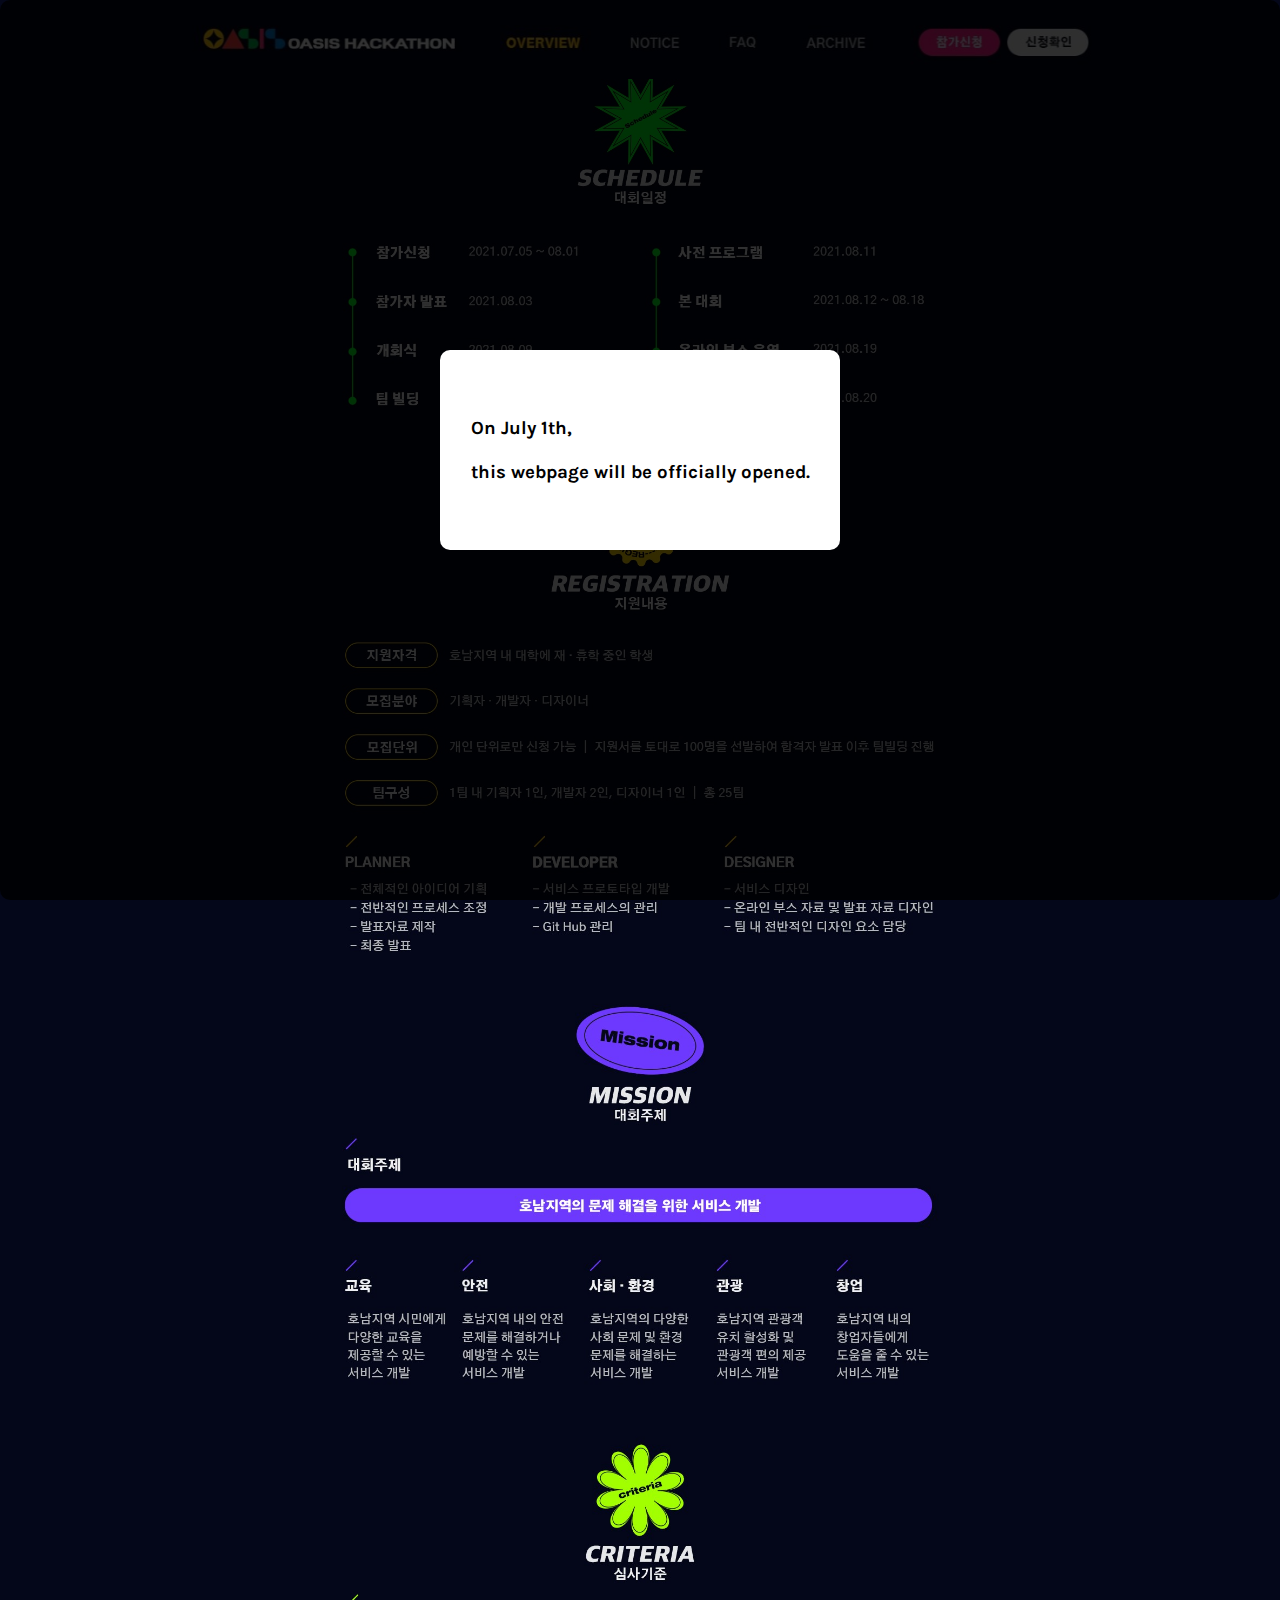
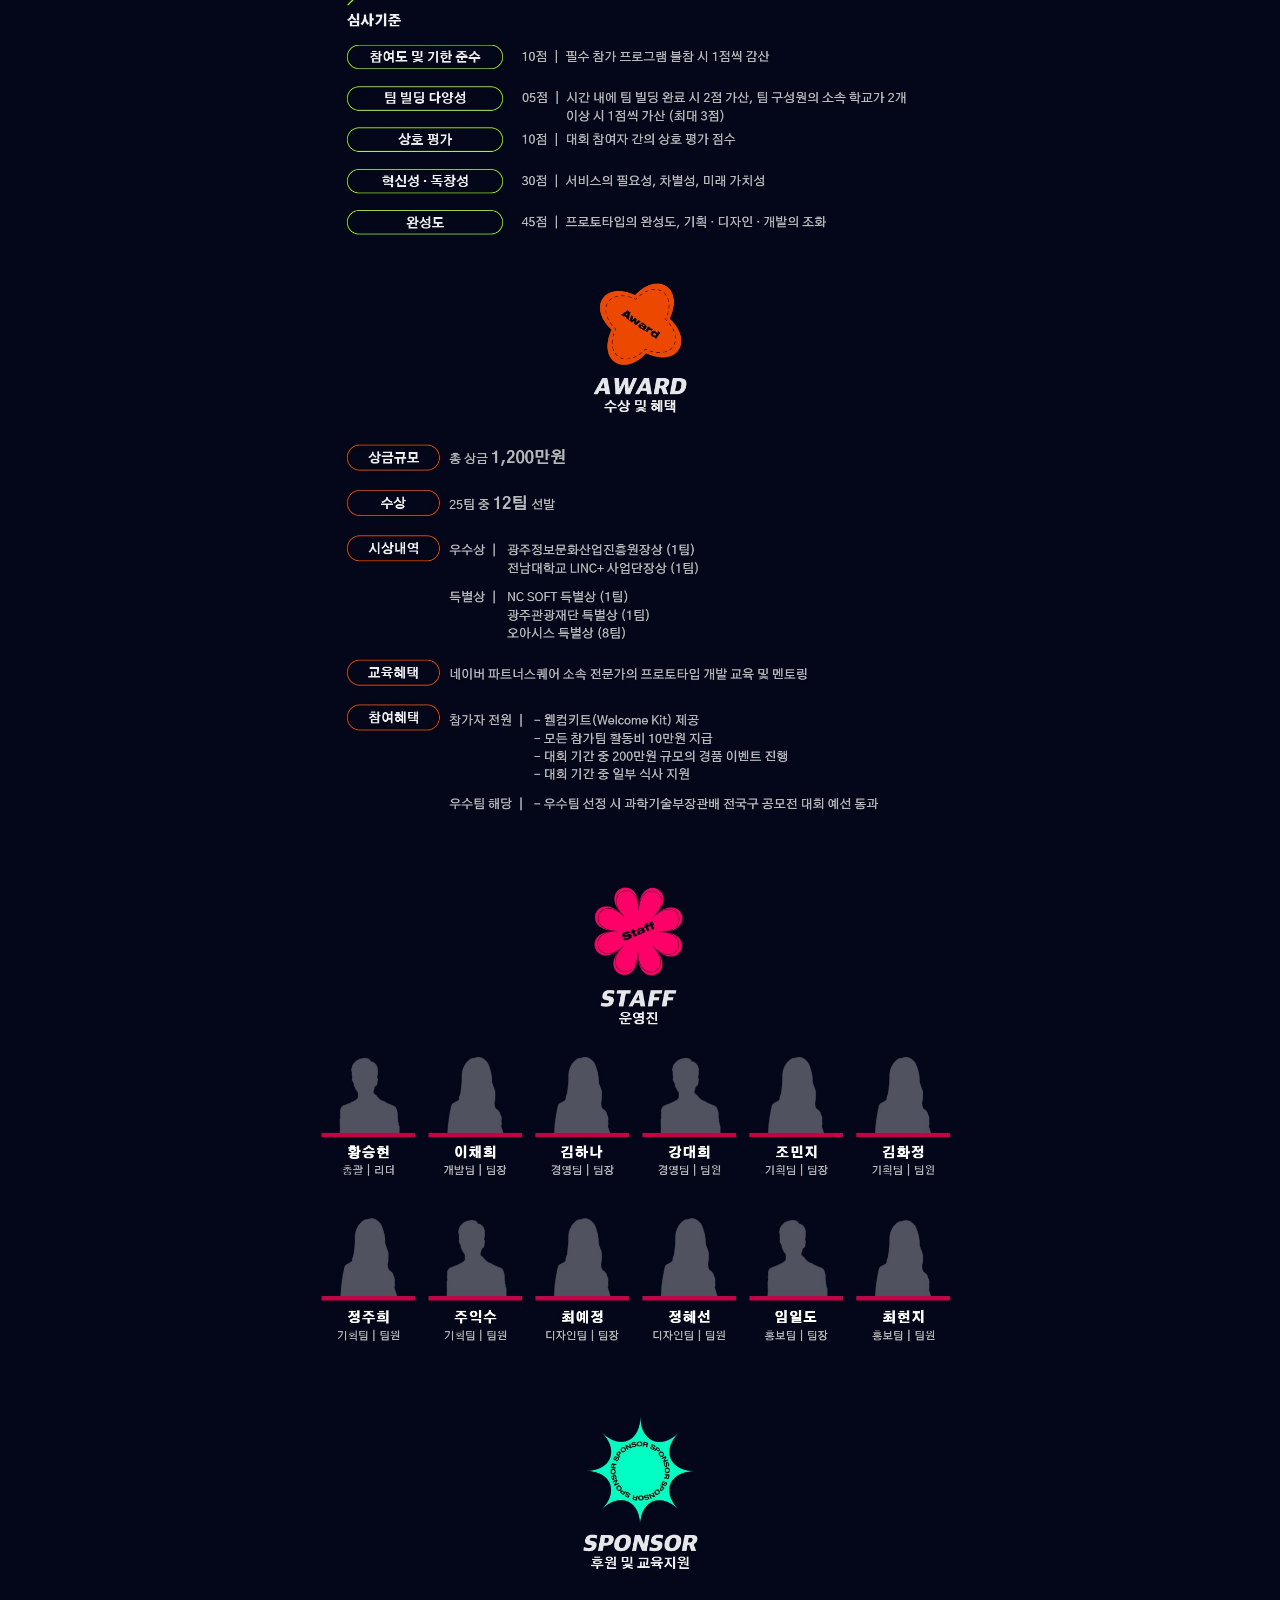
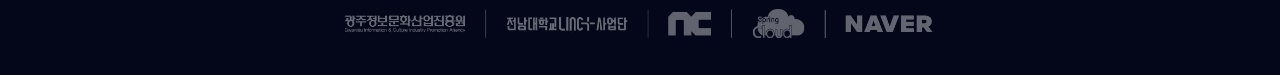
==== index.html @ 5513a73c "Update index.html" ====
<!DOCTYPE html>
<html>

<head>
    <meta charset='utf-8'>
    <meta http-equiv='X-UA-Compatible' content='IE=edge'>
    <title>제2회 오아시스 해커톤</title>
    <meta name='viewport' content='width=device-width, initial-scale=1'>
    <link rel="shortcut icon" href="파비콘.JPG">
    <link rel="icon" href="파비콘.JPG">
    <link rel='stylesheet' type='text/css' media='screen' href='main.css'>
    <link rel="preconnect" href="https://fonts.googleapis.com">
    <link rel="preconnect" href="https://fonts.gstatic.com" crossorigin>
    <link
        href="https://fonts.googleapis.com/css2?family=Karla:ital,wght@1,200&family=Roboto:ital,wght@0,400;1,100&display=swap"
        rel="stylesheet">
    <script src='main.js'></script>
    <style>
        html {
            background-color: #04071A;

        }

        body {
            display: flex;
            flex-direction: column;
            justify-content: space-around;
            align-items: center;
        }

        .header {
            position: fixed;
            top: 0;
            left: 0;
            right: 0;
            width: 100%;
            height: auto;
        }

        .header img {
            width: 100%;
            height: 60%;
            background-size: cover;
        }

        .main {
            margin-top: 2%;
            width: 120vh;
            height: auto;
        }

        .main img {
            width: 100%;
            background-size: cover;
        }

        .sub {
            width: 120vh;
            height: auto;
        }

        .sub img {
            width: 100%;
            background-size: cover;
        }

        .video { display: none;
        }
        .modal__background {
            position: fixed;
            top: 0;
            left: 0;
            bottom: 0;
            right: 0;
            display: flex;
            justify-content: center;
            align-items: center;
            border-radius: 10px;            background: rgba(0, 0, 0, 0.8);
        }

        .modal__box {
            position: absolute;
            top: calc(50vh - 100px);
            background-color: white;
            display: flex;
            justify-content: center;
            align-items: center;
            border-radius: 10px;
            width: 400px;
            height: 200px;
            font-family: 'Karla', sans-serif;
        }

        @media screen and (max-width: 1008px) {
            .header {display: none;}
            .main {display: none;}
            .sub {display: none;}
            .video {
                display: flex;
            justify-content: center;
            align-items: center;
                width: 100vh;
                height: auto;
            }
            .video img{
                width: 100%;
                display: flex;
            justify-content: center;
            align-items: center;
            background-size: cover;
            top: 0;
            left: 0;
            bottom: 0;
            right: 0;
            }
            .modal__background {
                width: auto;
                height: auto;
                display: flex;
            justify-content: center;
            align-items: center;
            background-size: cover;
            background: rgba(0, 0, 0, 0.8);
        }

            .modal__box {
            display: flex;
            justify-content: center;
            align-items: center;
            background-size: cover;
            width: auto;
            height: auto;
            }
            .modal__box h3{
                font-size: 0.8em;                
                margin: 12px;
            }
        }

    </style>
</head>

<body>

    <div class="header">
        <img src="header.JPG">
    </div>

    <div class="main">
        <img src="main.gif">
    </div>


    <div class="sub">
        <img src="sub.jpg">
    </div>

    <div class="modal__background">
        <div class="modal__box">
            <h3>On July 1th, <br><br>this webpage will be officially opened.</h3>
        </div>
    </div>

    <div class="video">
        <img src="main.gif">
    </div>

</body>

</html>
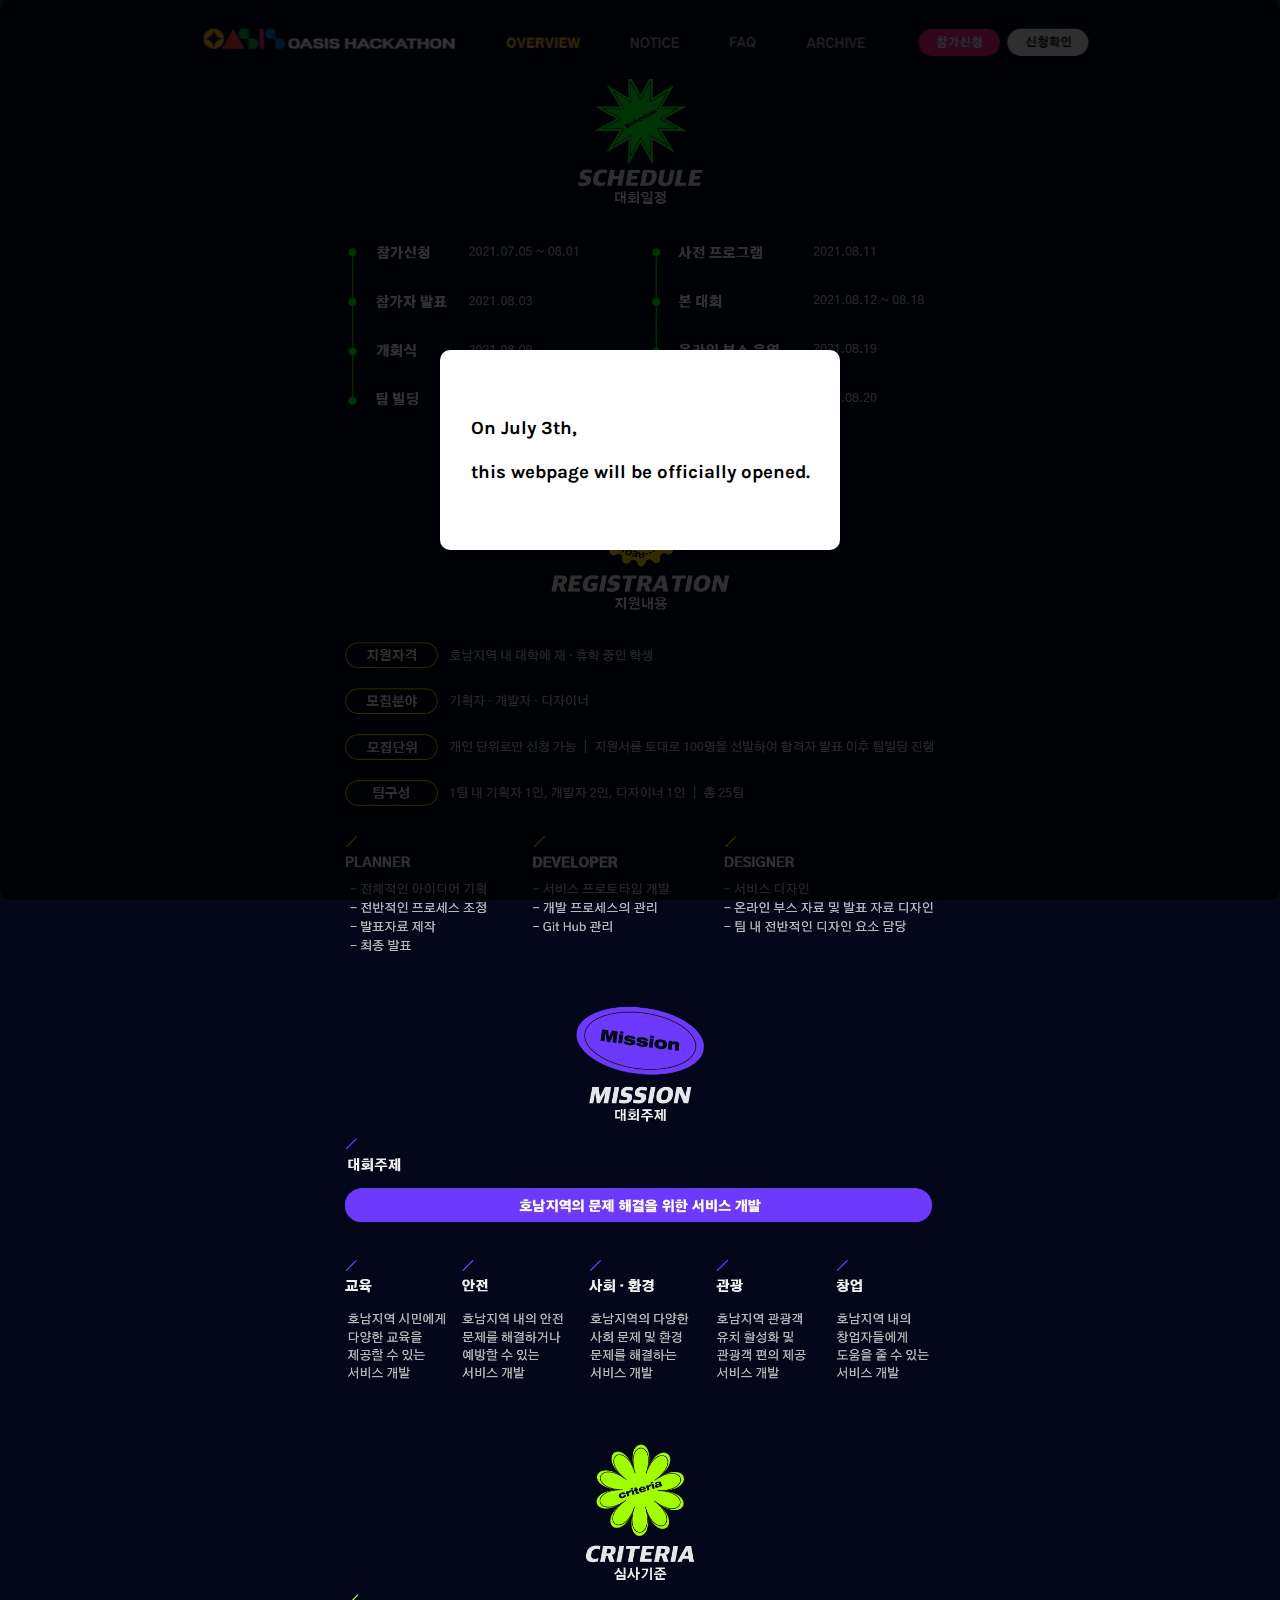
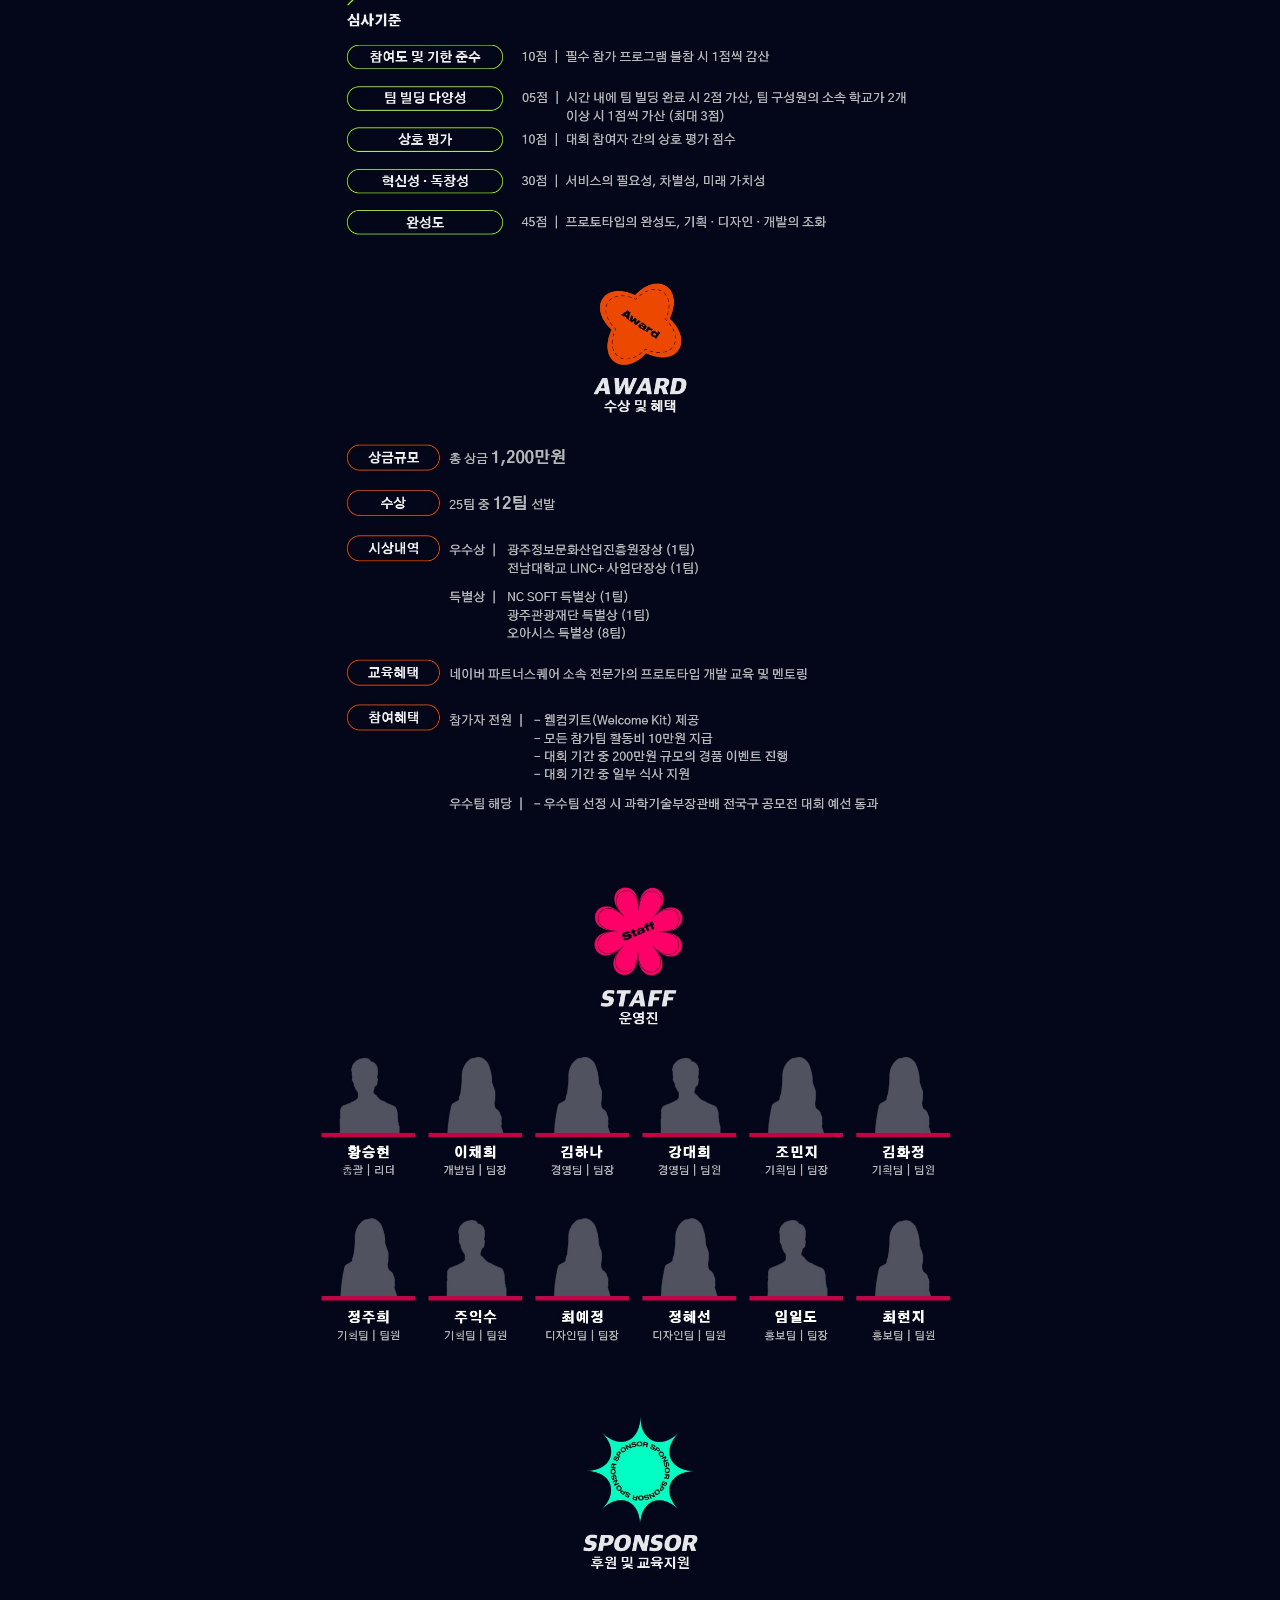
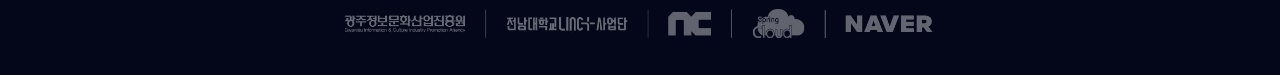
==== commit 986ab8ea: "Update index.html" ====
--- a/index.html
+++ b/index.html
@@ -157,7 +157,7 @@
 
     <div class="modal__background">
         <div class="modal__box">
-            <h3>On July 1th, <br><br>this webpage will be officially opened.</h3>
+            <h3>On July 3th, <br><br>this webpage will be officially opened.</h3>
         </div>
     </div>
 
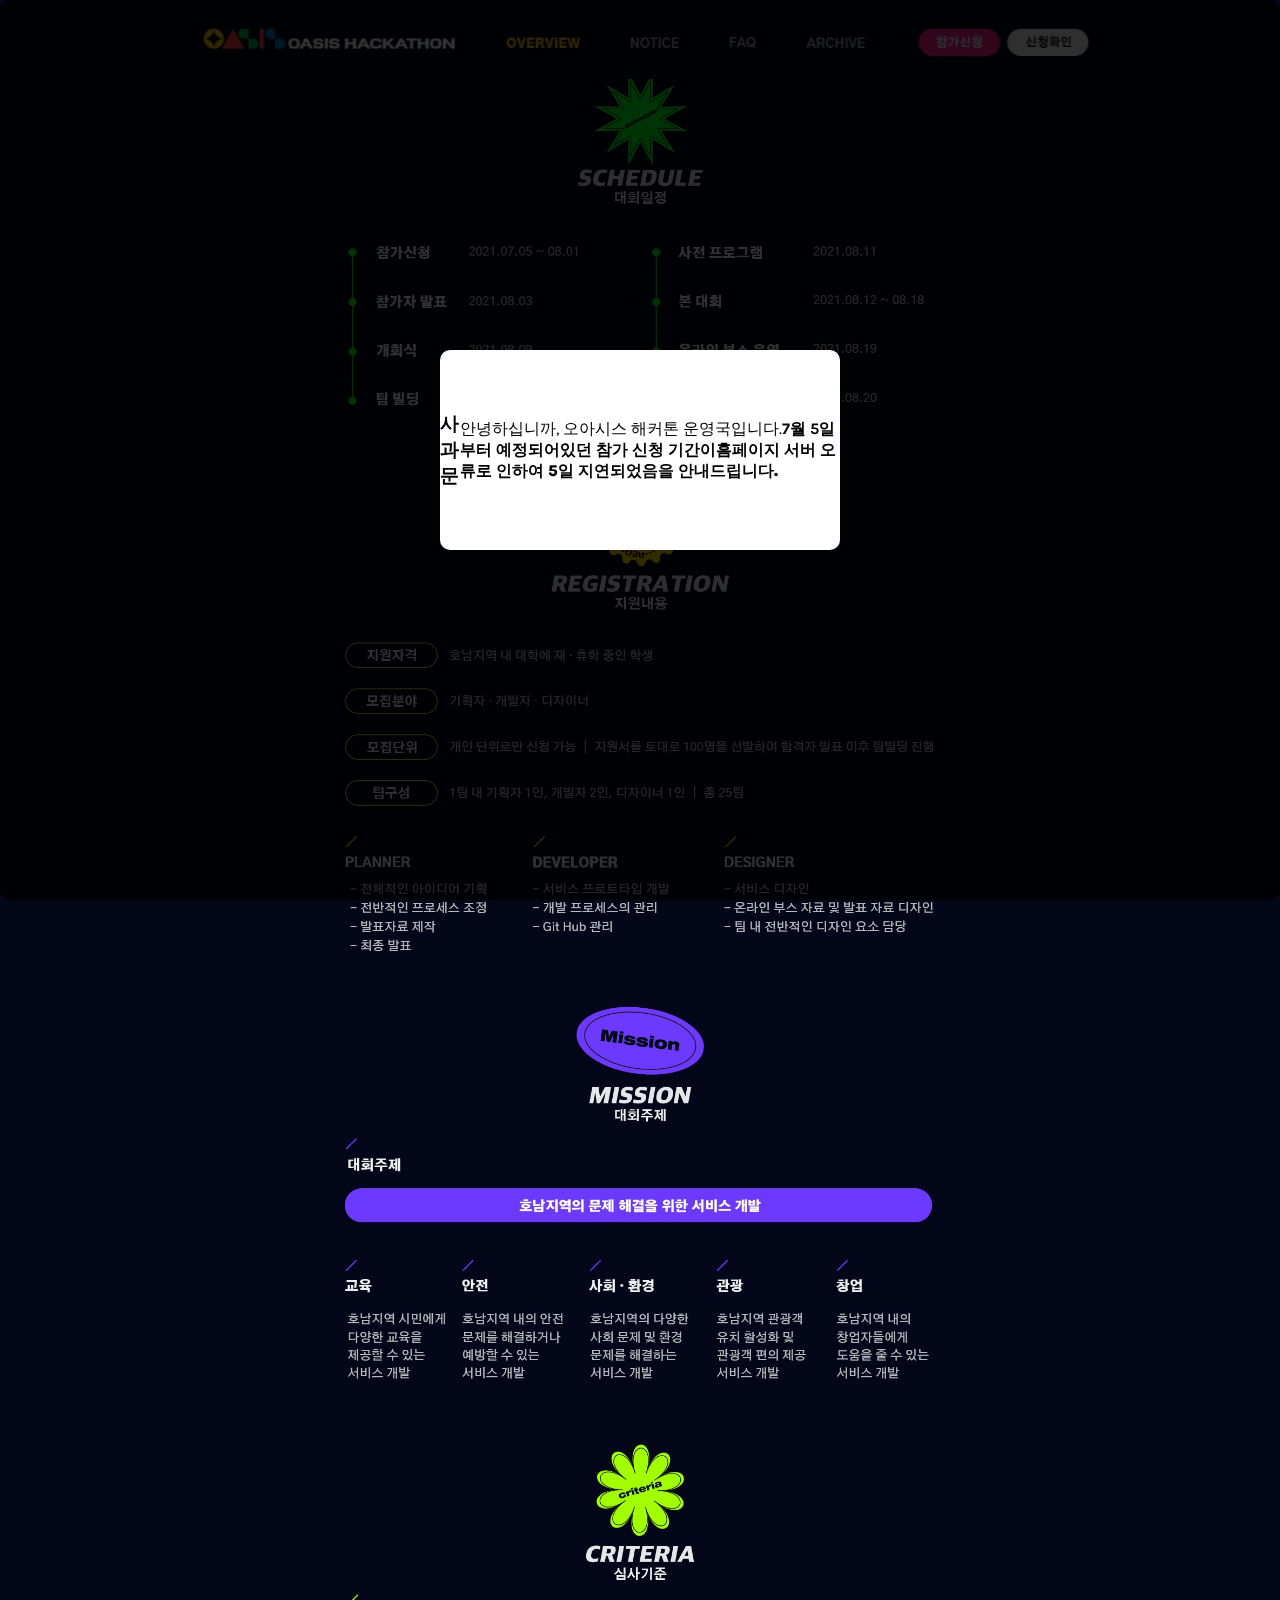
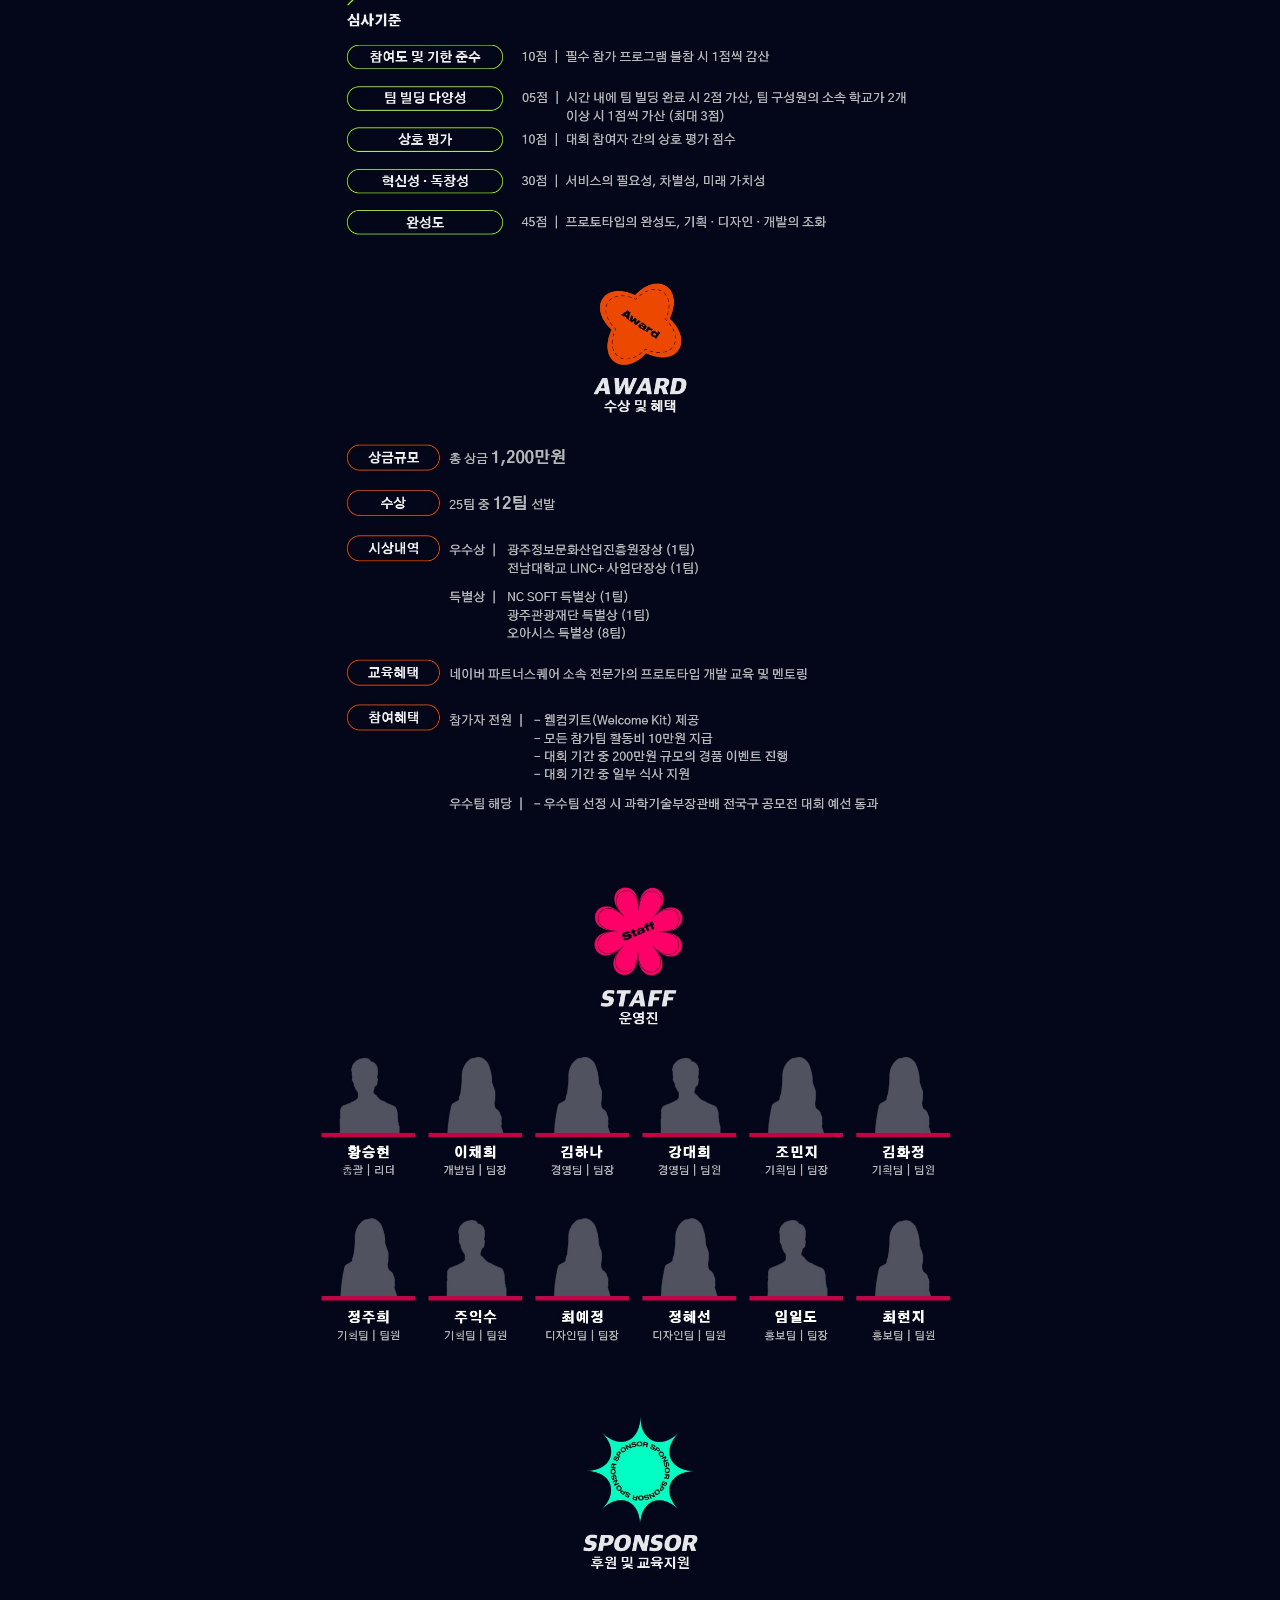
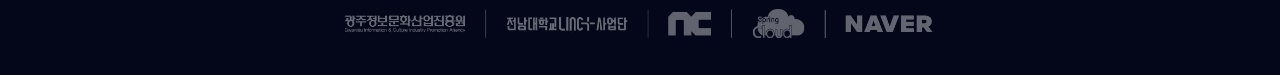
==== commit 964d7052: "Update index.html" ====
--- a/index.html
+++ b/index.html
@@ -157,7 +157,8 @@
 
     <div class="modal__background">
         <div class="modal__box">
-            <h3>On July 3th, <br><br>this webpage will be officially opened.</h3>
+            <h3>사과문</h3>
+            <p>안녕하십니까, 오아시스 해커톤 운영국입니다.<b>7월 5일부터 예정되어있던 참가 신청 기간이<b>홈페이지 서버 오류로 인하여 5일 지연되었음을 안내드립니다.</p>
         </div>
     </div>
 
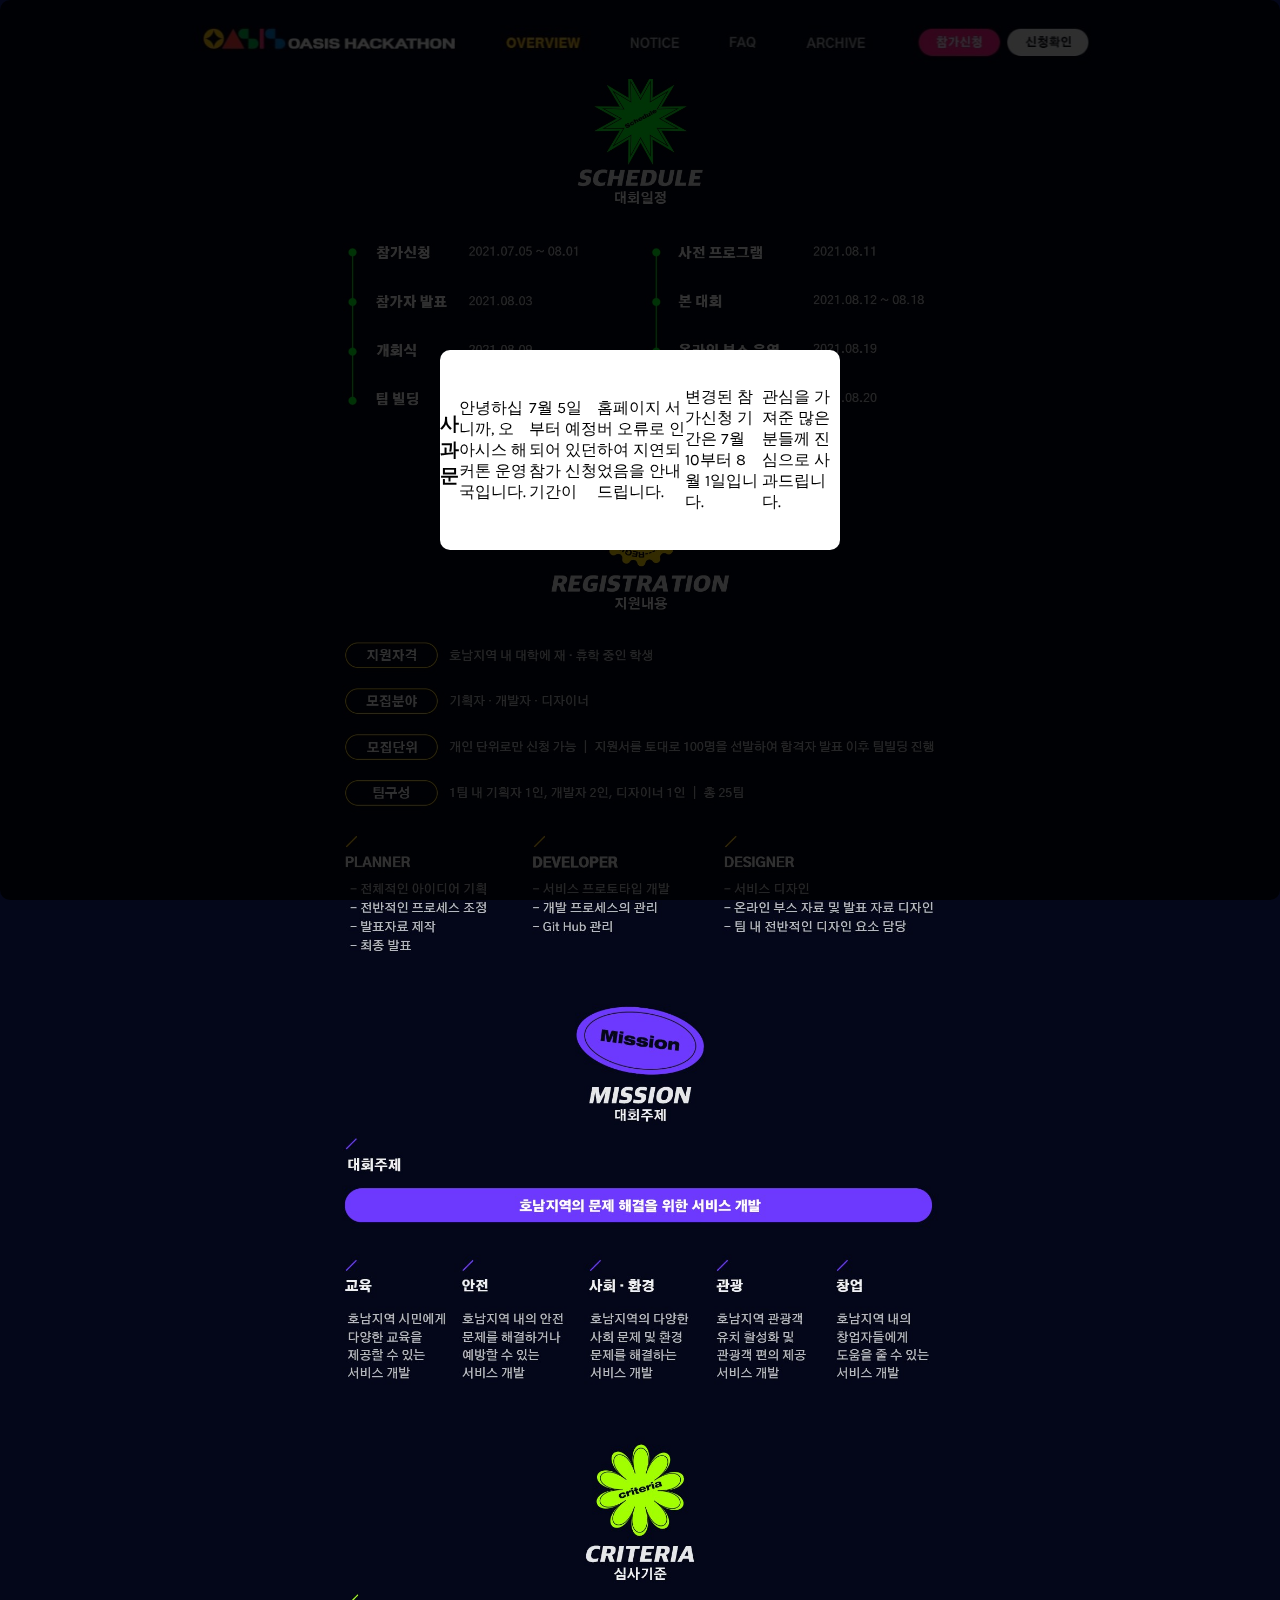
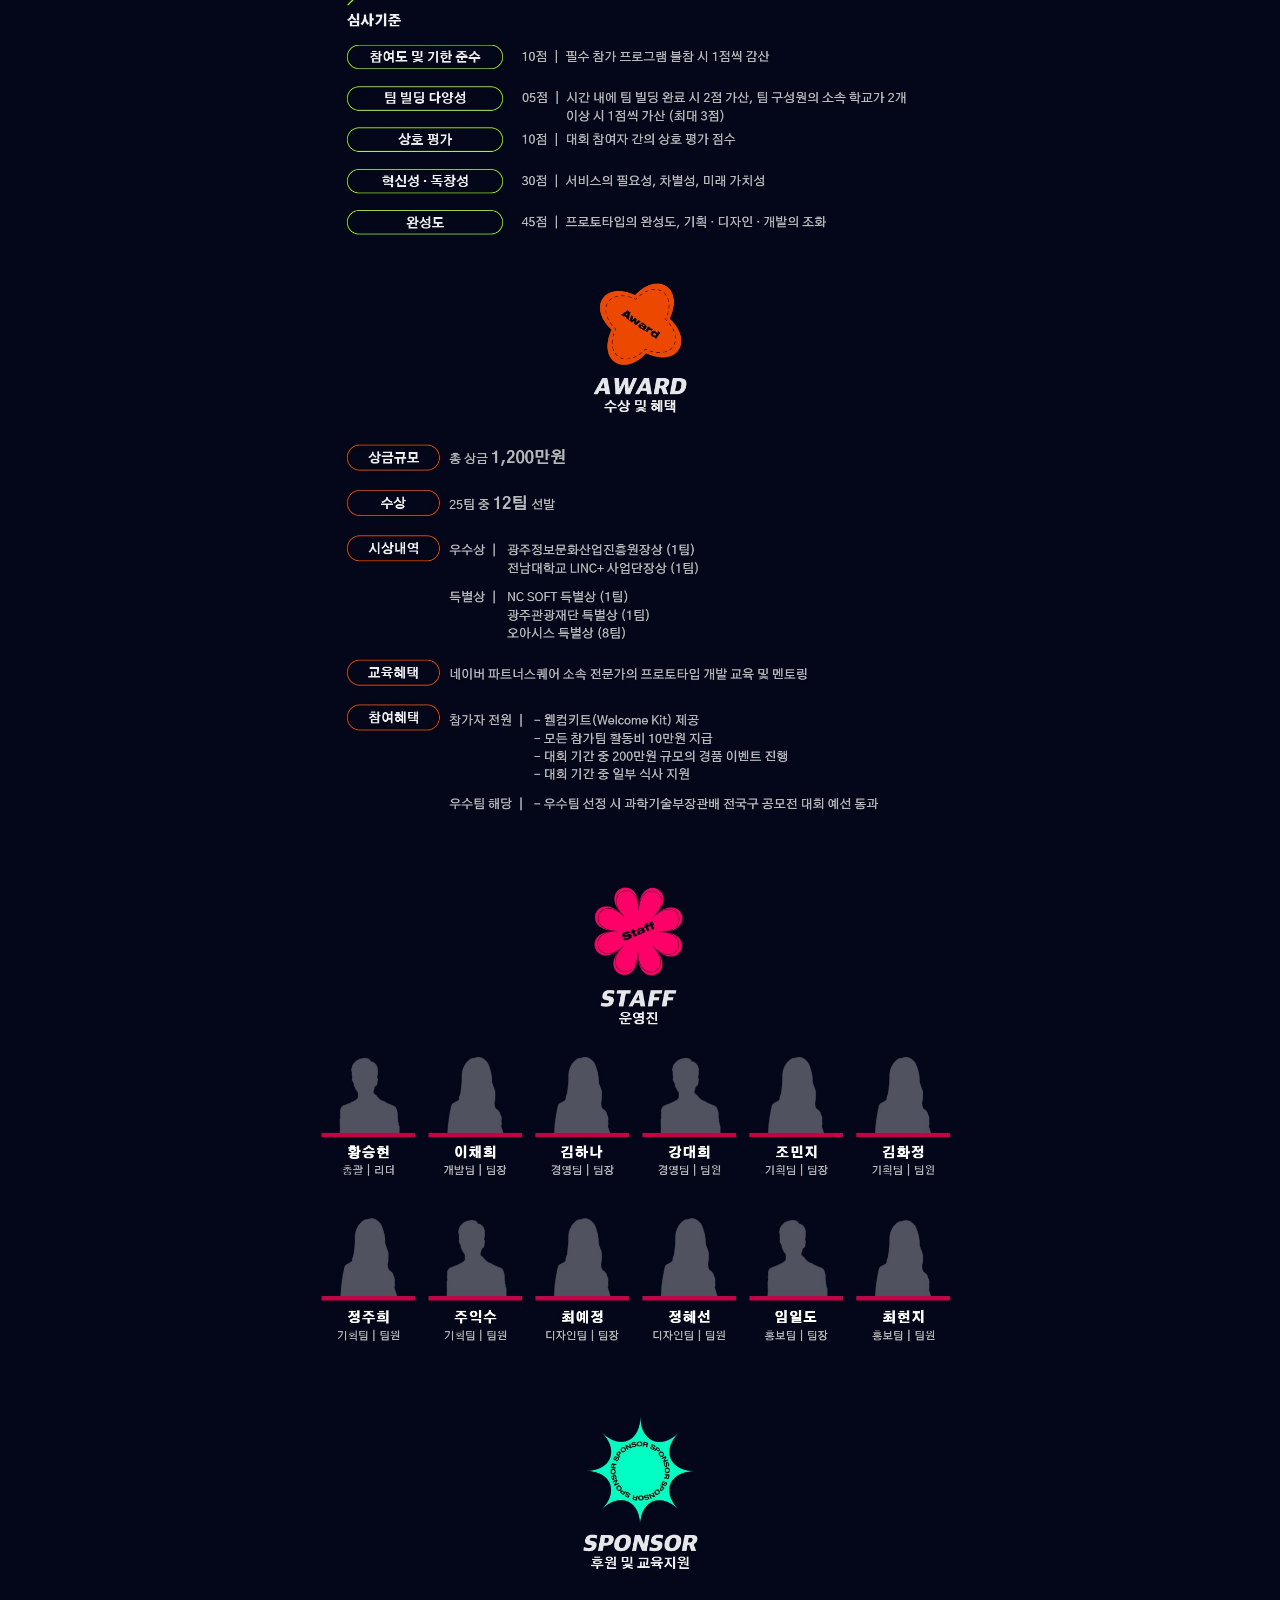
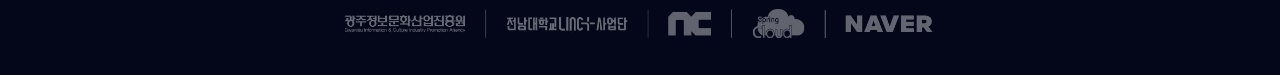
==== commit 0743c41d: "Update index.html" ====
--- a/index.html
+++ b/index.html
@@ -158,7 +158,11 @@
     <div class="modal__background">
         <div class="modal__box">
             <h3>사과문</h3>
-            <p>안녕하십니까, 오아시스 해커톤 운영국입니다.<b>7월 5일부터 예정되어있던 참가 신청 기간이<b>홈페이지 서버 오류로 인하여 5일 지연되었음을 안내드립니다.</p>
+            <p>안녕하십니까, 오아시스 해커톤 운영국입니다.</p>
+            <p>7월 5일부터 예정되어 있던 참가 신청 기간이</p>
+            <p>홈페이지 서버 오류로 인하여 지연되었음을 안내드립니다.</p>
+            <p>변경된 참가신청 기간은 7월 10부터 8월 1일입니다.</p>
+            <p>관심을 가져준 많은 분들께 진심으로 사과드립니다.</p>
         </div>
     </div>
 
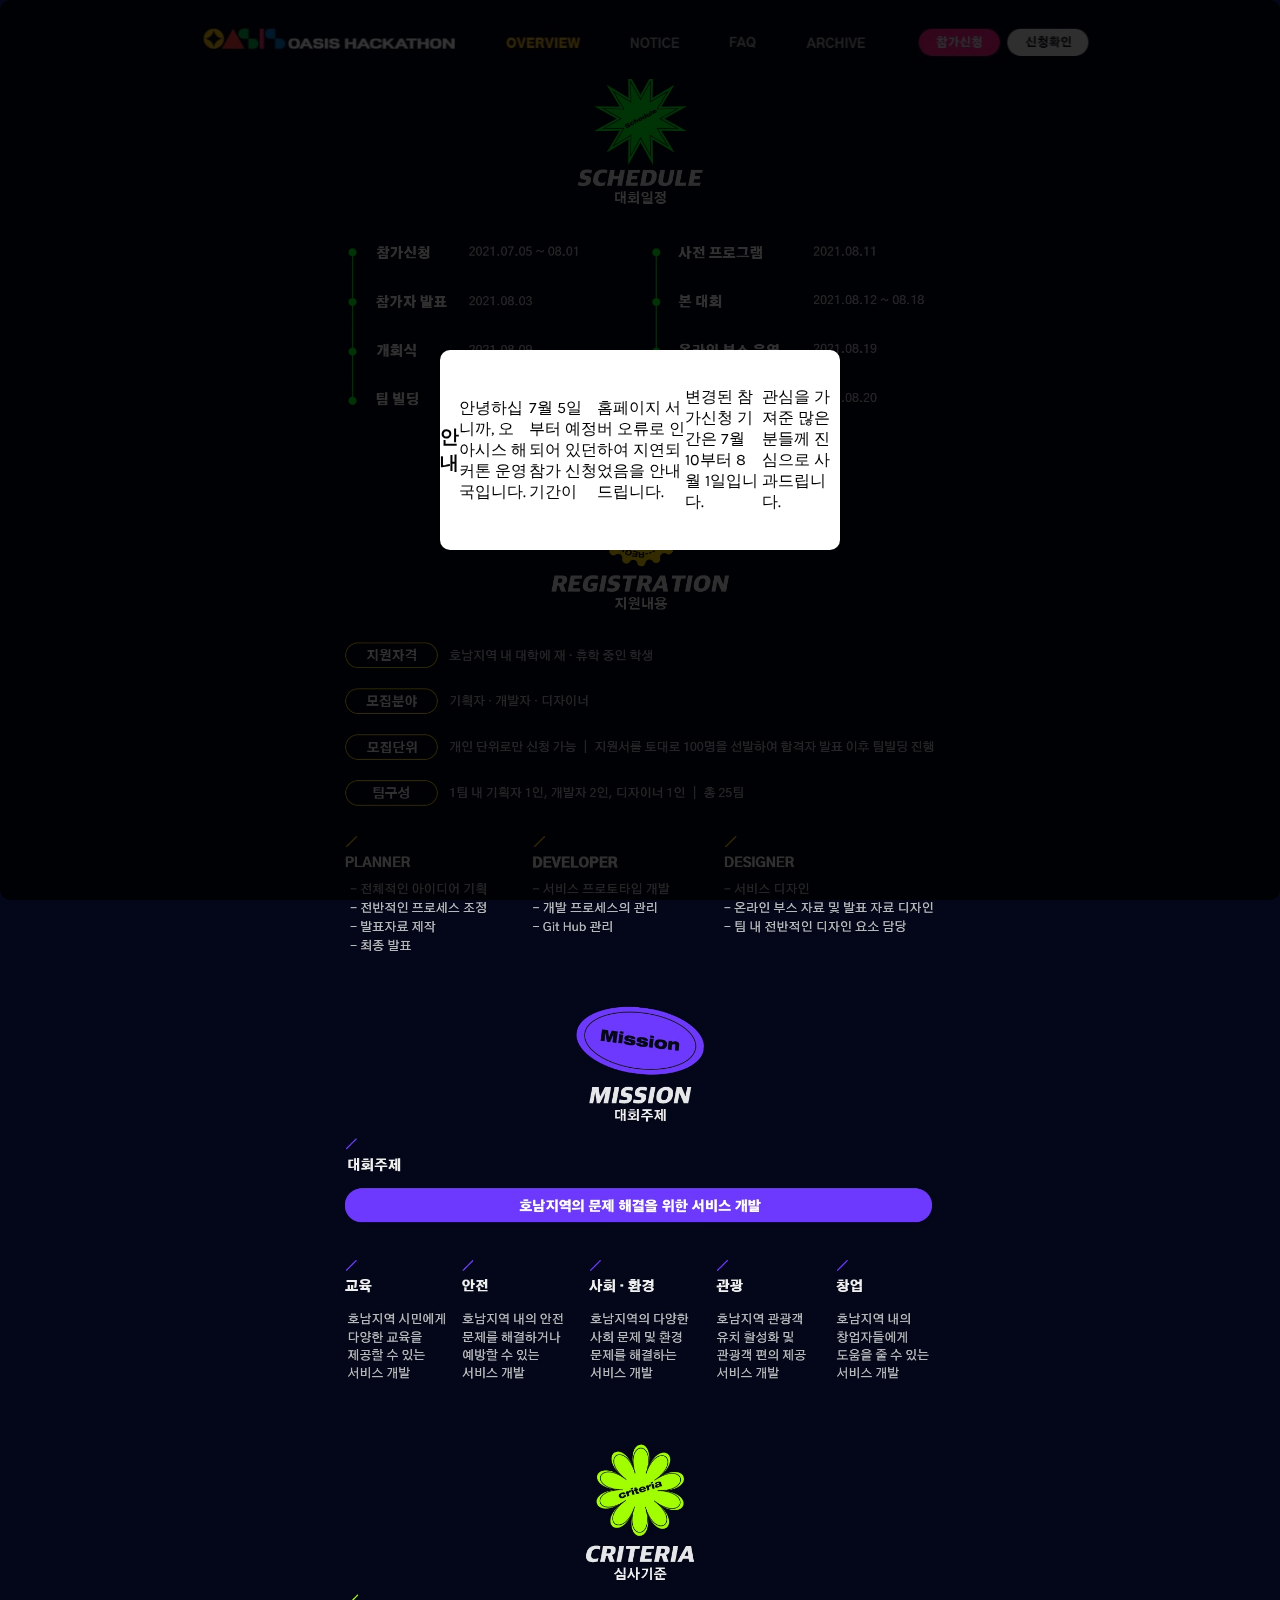
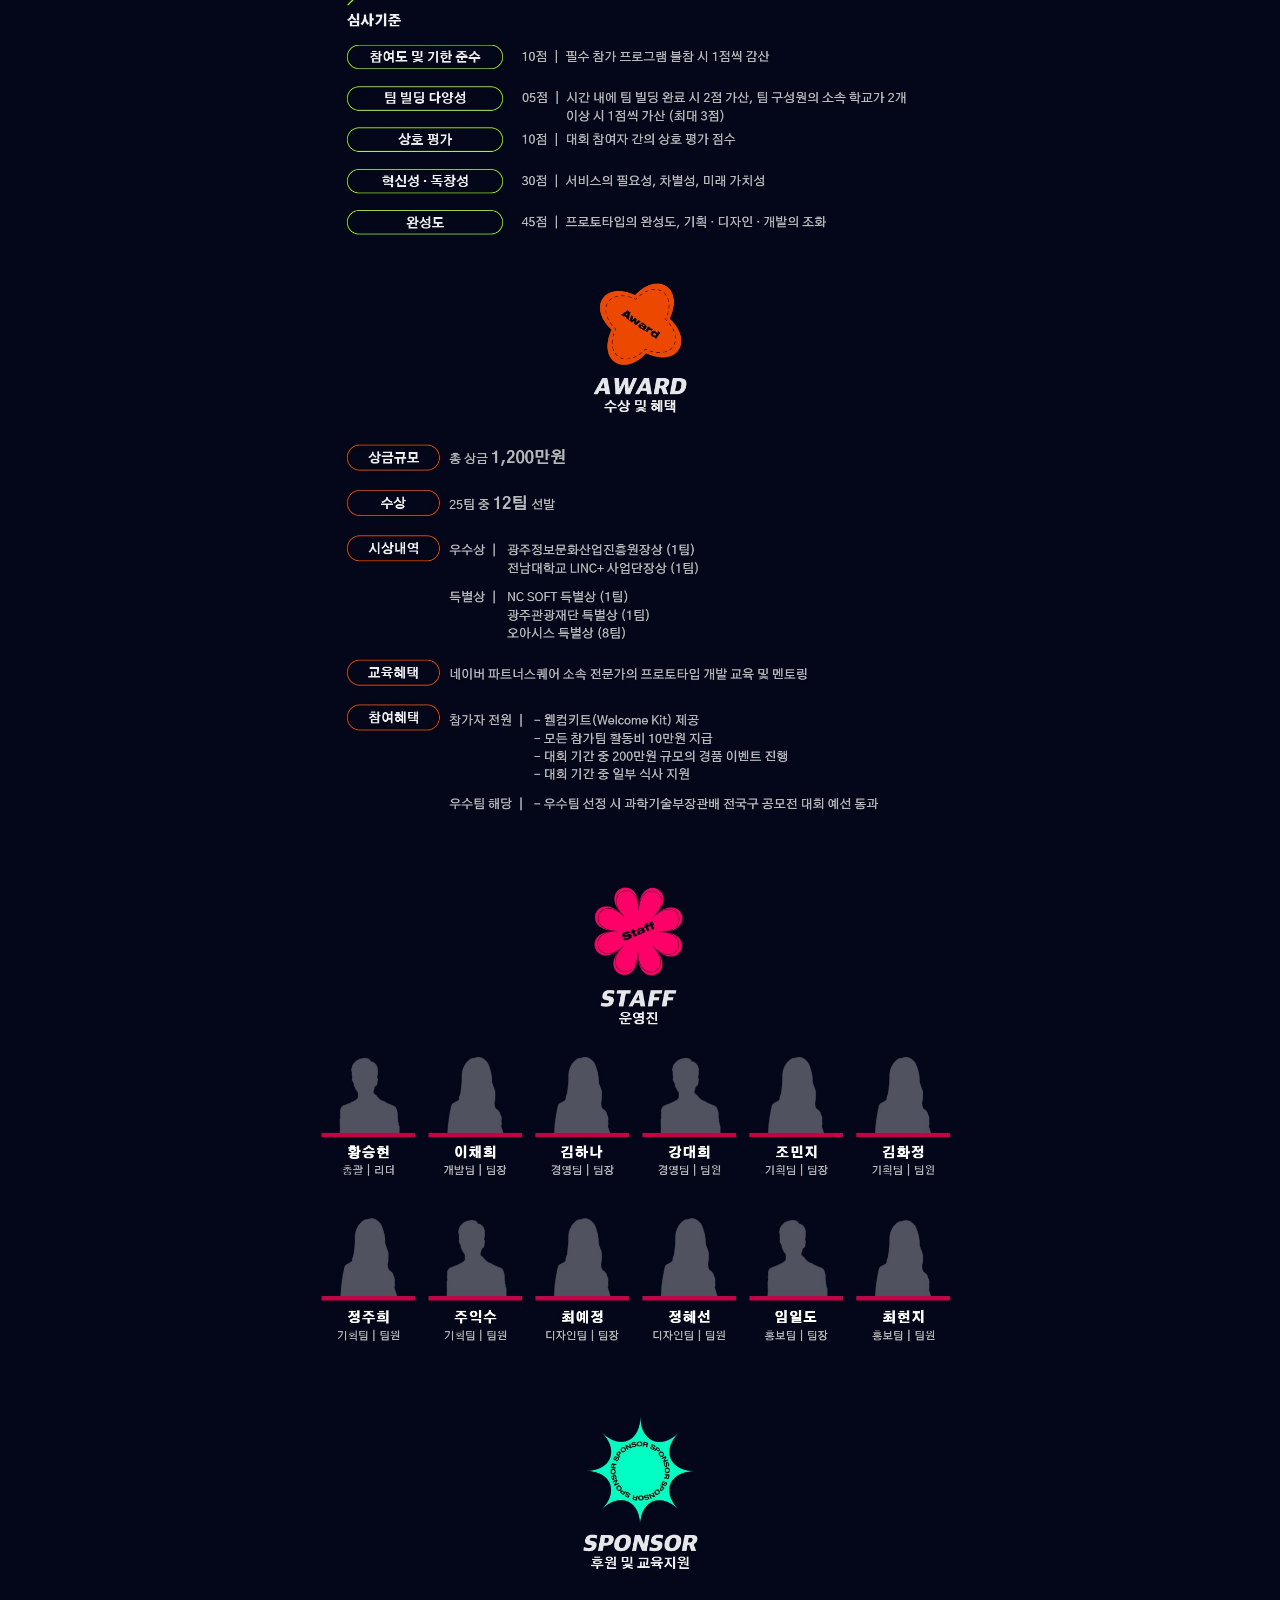
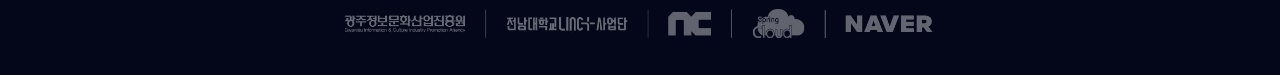
==== commit 87b363d6: "Update index.html" ====
--- a/index.html
+++ b/index.html
@@ -157,7 +157,7 @@
 
     <div class="modal__background">
         <div class="modal__box">
-            <h3>사과문</h3>
+            <h3>안내</h3>
             <p>안녕하십니까, 오아시스 해커톤 운영국입니다.</p>
             <p>7월 5일부터 예정되어 있던 참가 신청 기간이</p>
             <p>홈페이지 서버 오류로 인하여 지연되었음을 안내드립니다.</p>
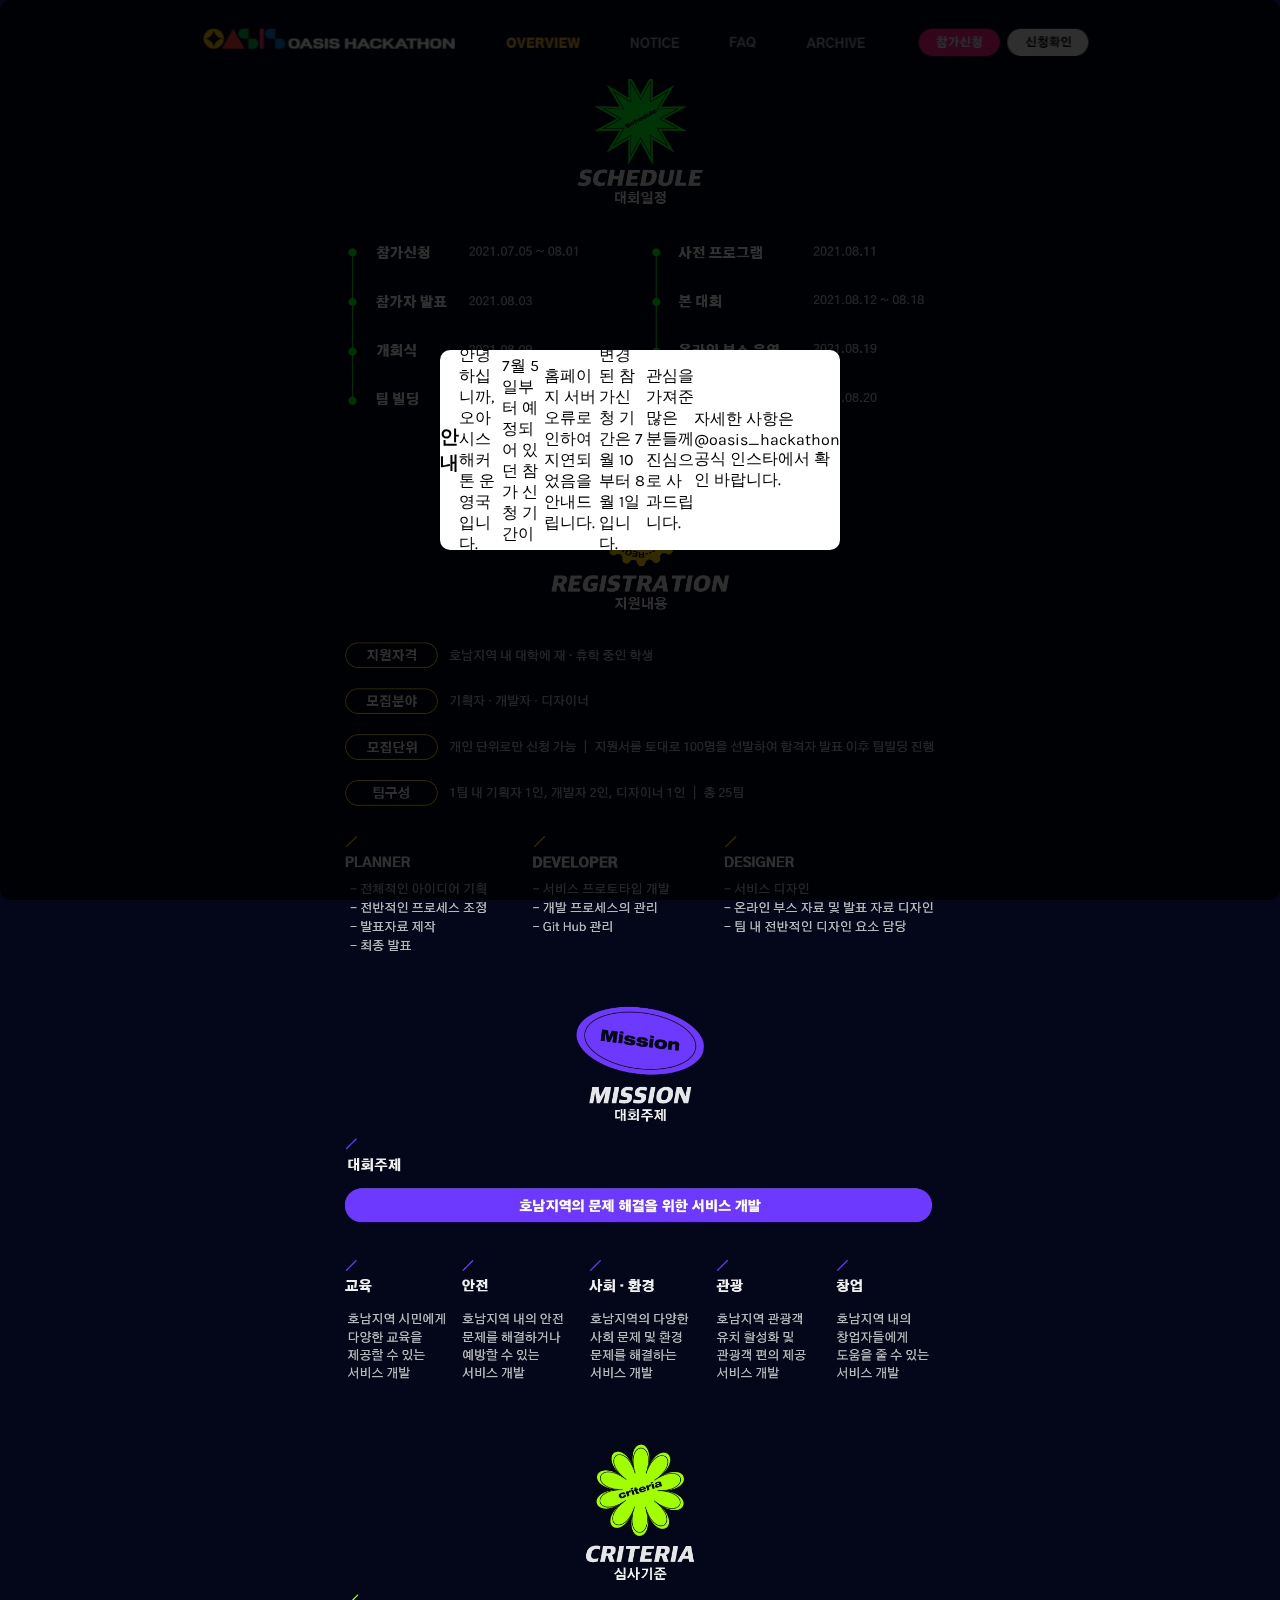
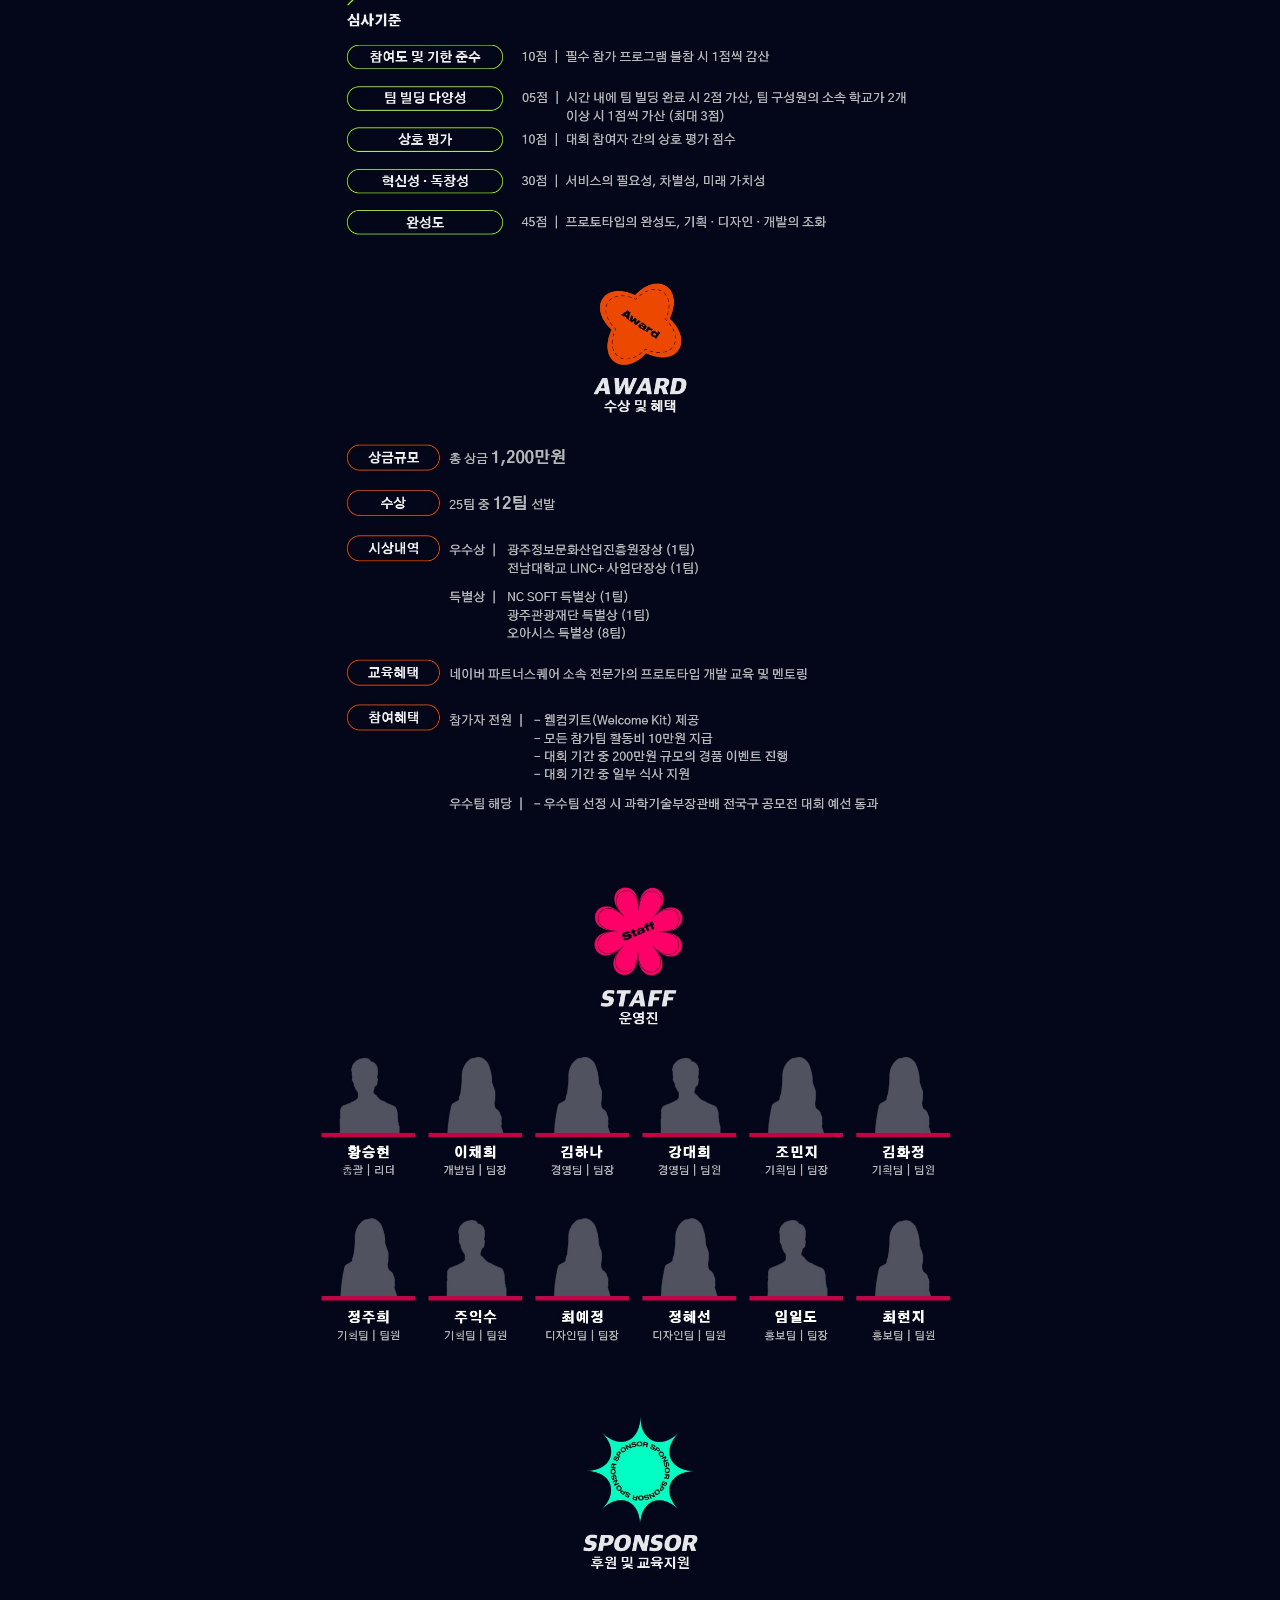
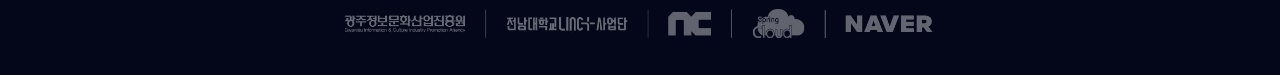
==== commit d3787997: "Update index.html" ====
--- a/index.html
+++ b/index.html
@@ -163,6 +163,7 @@
             <p>홈페이지 서버 오류로 인하여 지연되었음을 안내드립니다.</p>
             <p>변경된 참가신청 기간은 7월 10부터 8월 1일입니다.</p>
             <p>관심을 가져준 많은 분들께 진심으로 사과드립니다.</p>
+            <p>자세한 사항은 @oasis_hackathon 공식 인스타에서 확인 바랍니다.</p>
         </div>
     </div>
 
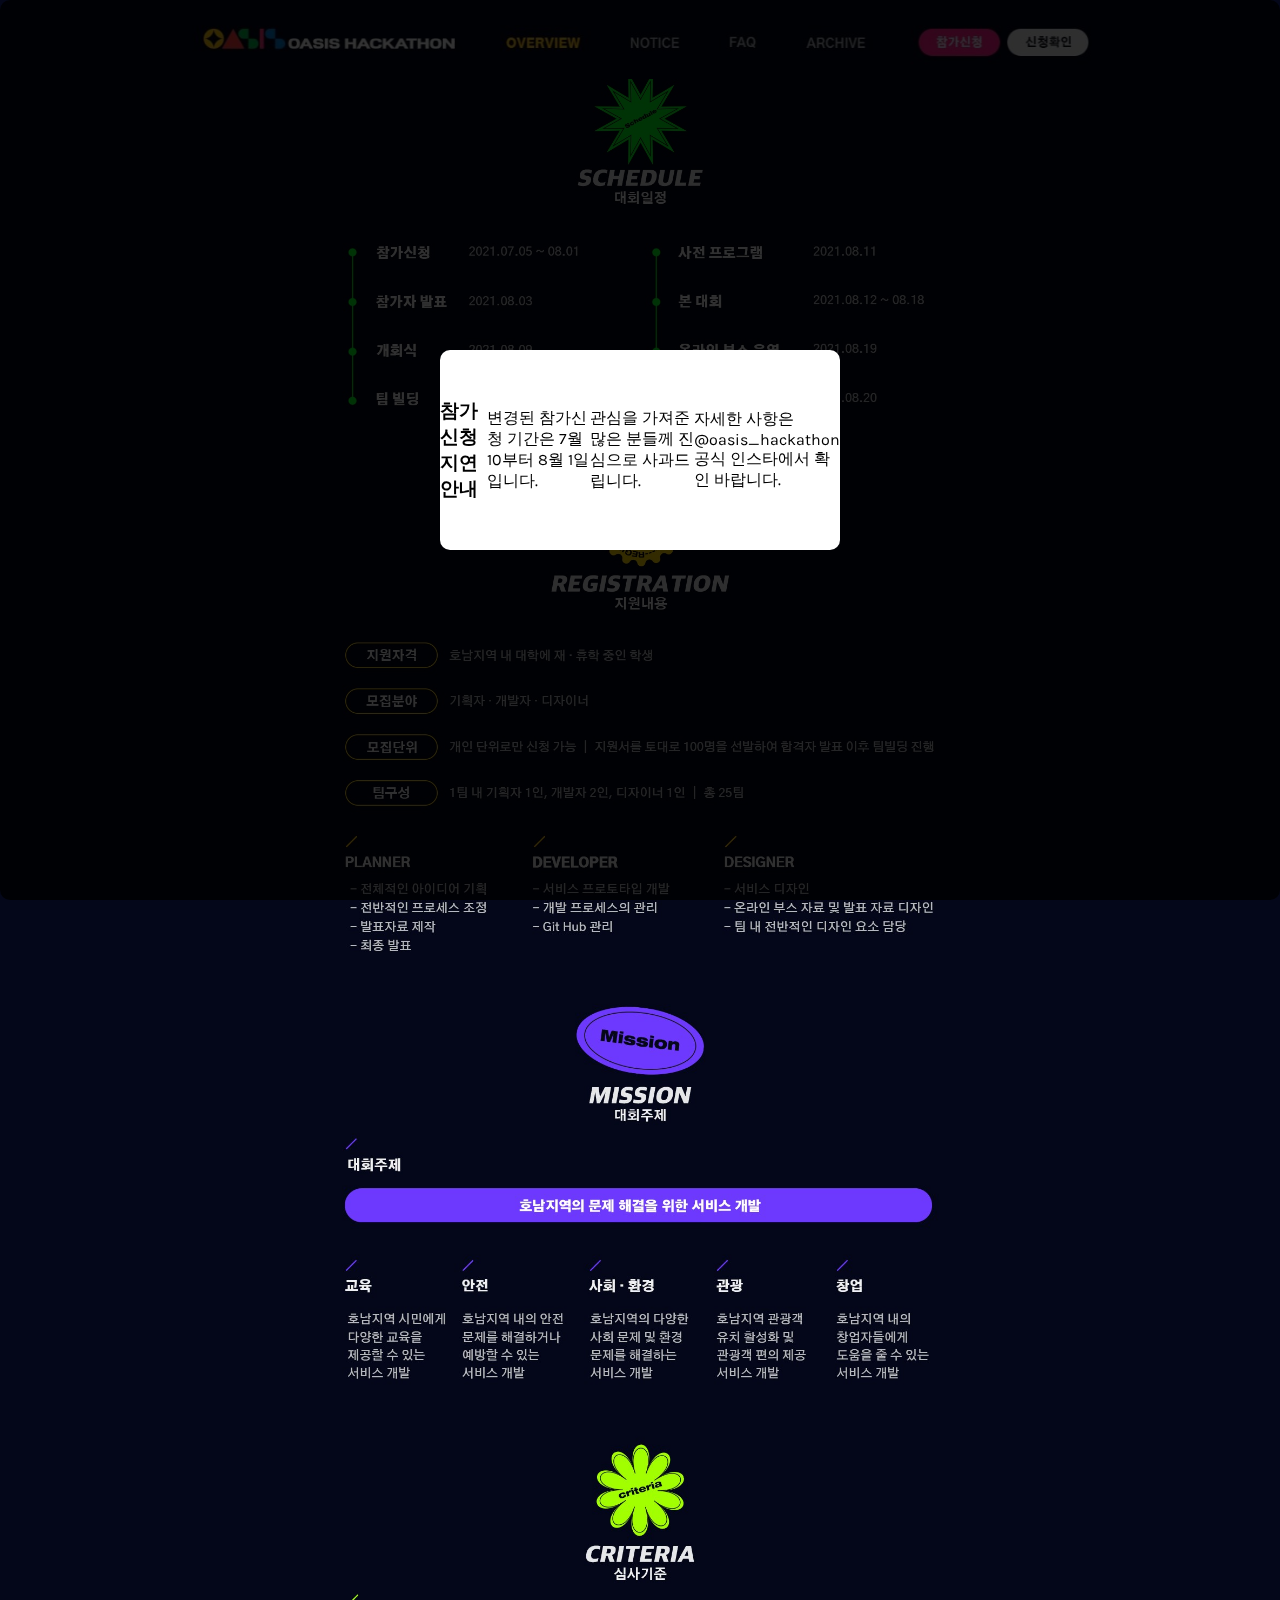
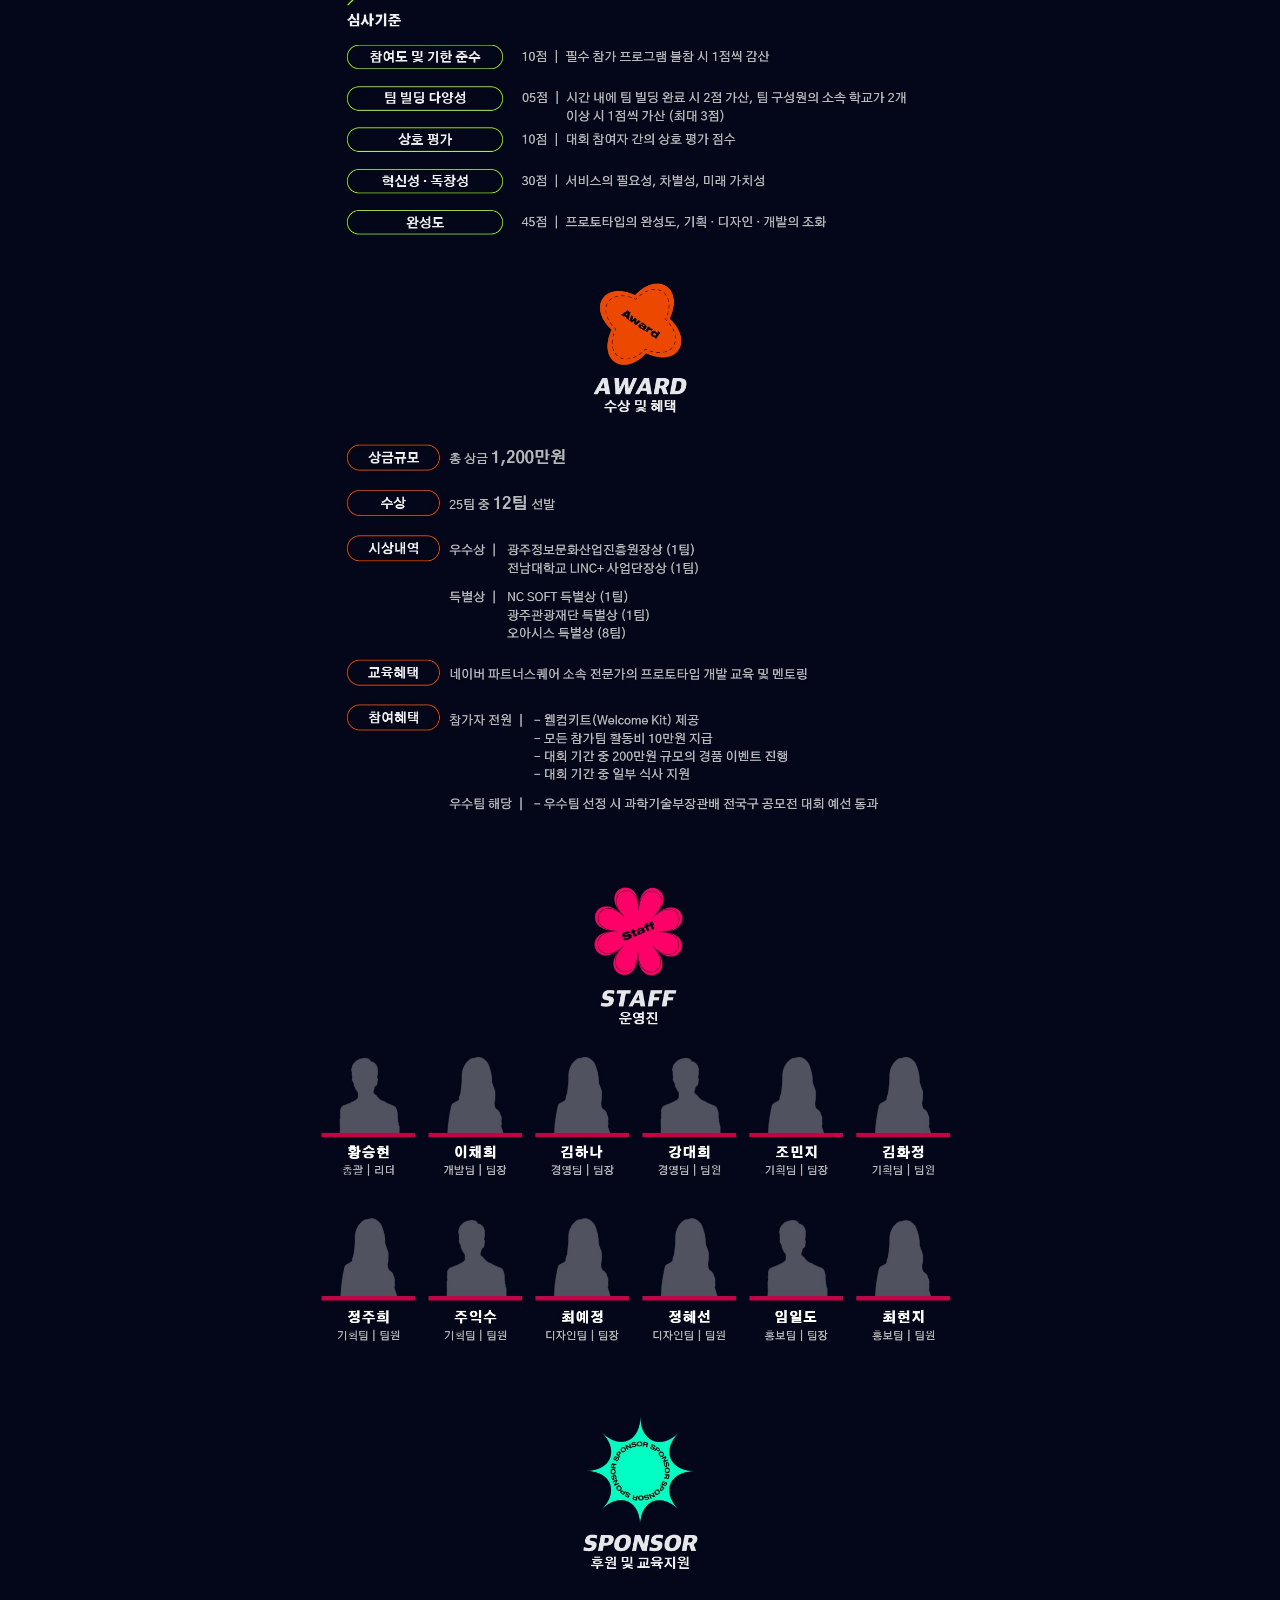
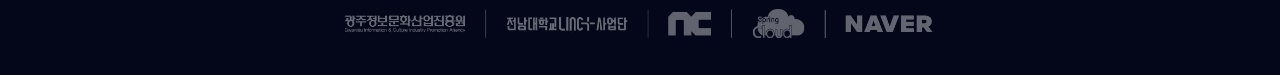
==== commit d278a22e: "Update index.html" ====
--- a/index.html
+++ b/index.html
@@ -157,10 +157,7 @@
 
     <div class="modal__background">
         <div class="modal__box">
-            <h3>안내</h3>
-            <p>안녕하십니까, 오아시스 해커톤 운영국입니다.</p>
-            <p>7월 5일부터 예정되어 있던 참가 신청 기간이</p>
-            <p>홈페이지 서버 오류로 인하여 지연되었음을 안내드립니다.</p>
+            <h3>참가신청 지연 안내</h3>
             <p>변경된 참가신청 기간은 7월 10부터 8월 1일입니다.</p>
             <p>관심을 가져준 많은 분들께 진심으로 사과드립니다.</p>
             <p>자세한 사항은 @oasis_hackathon 공식 인스타에서 확인 바랍니다.</p>
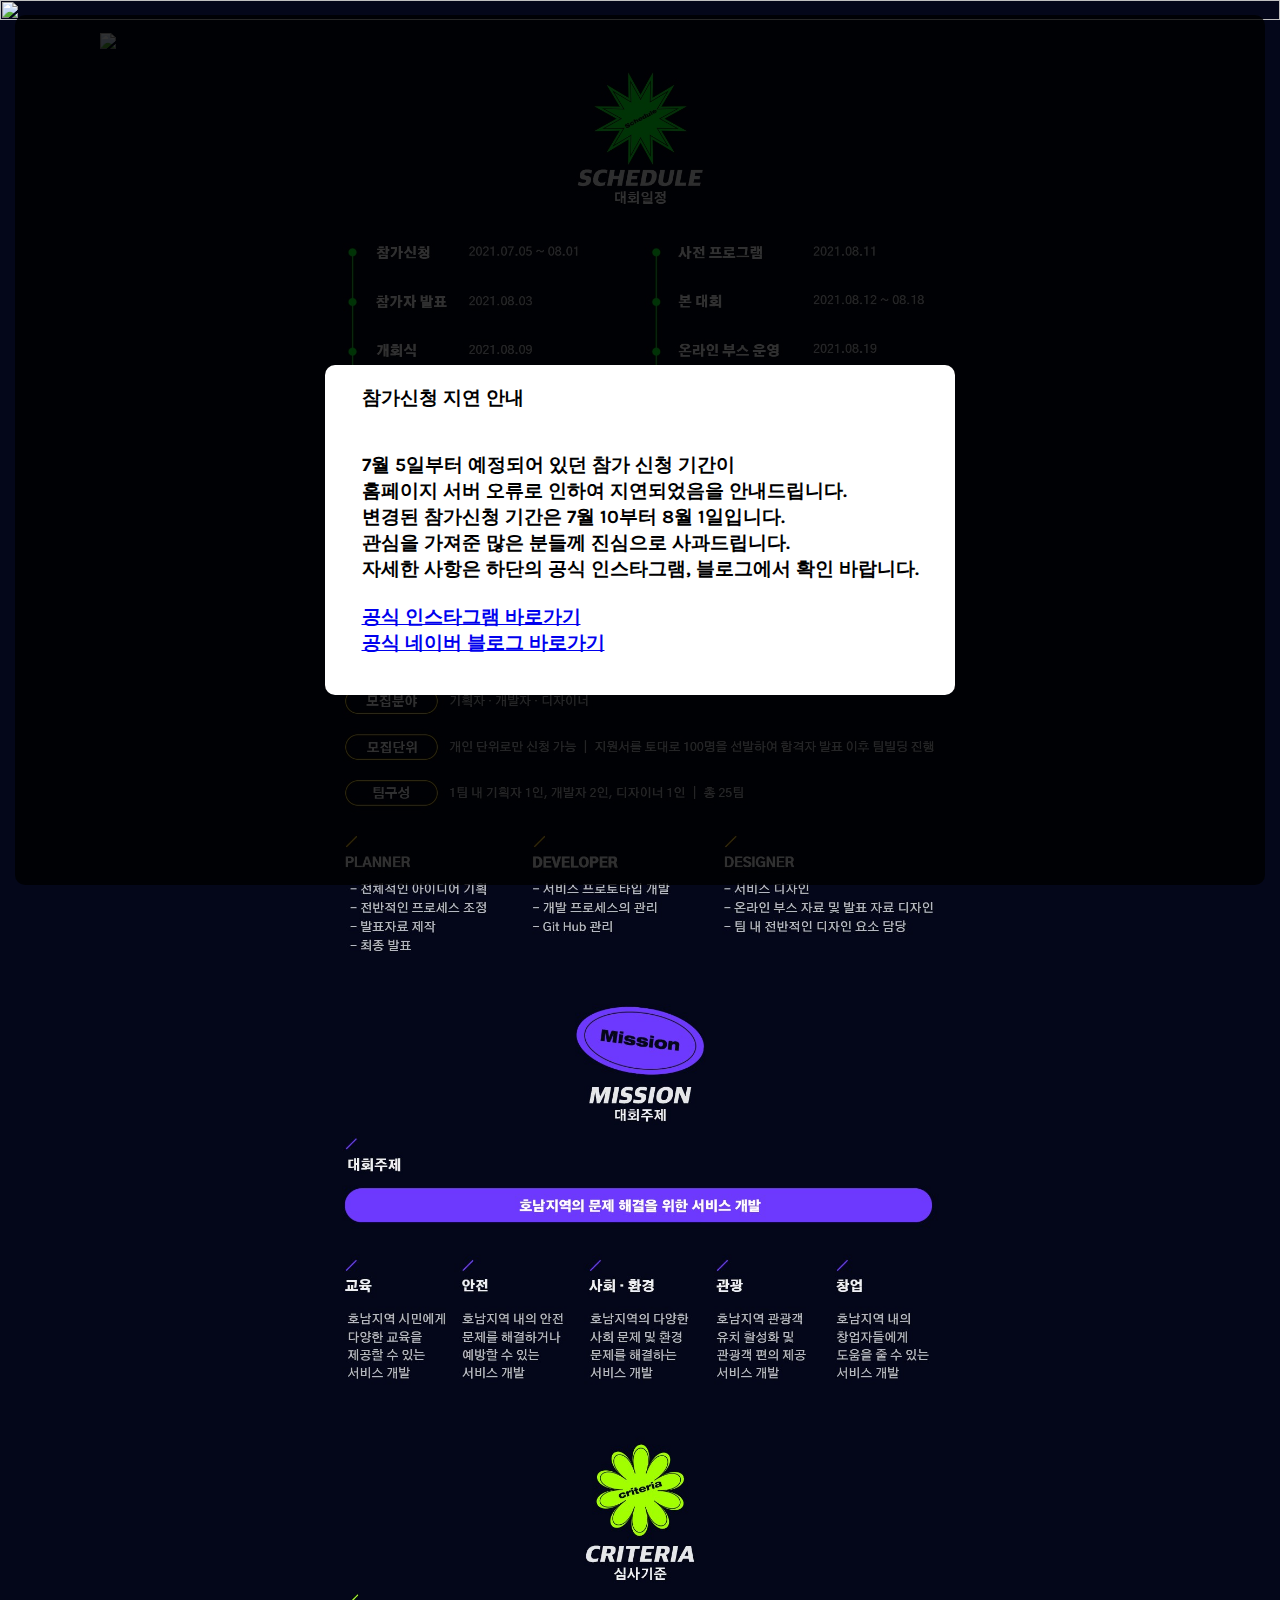
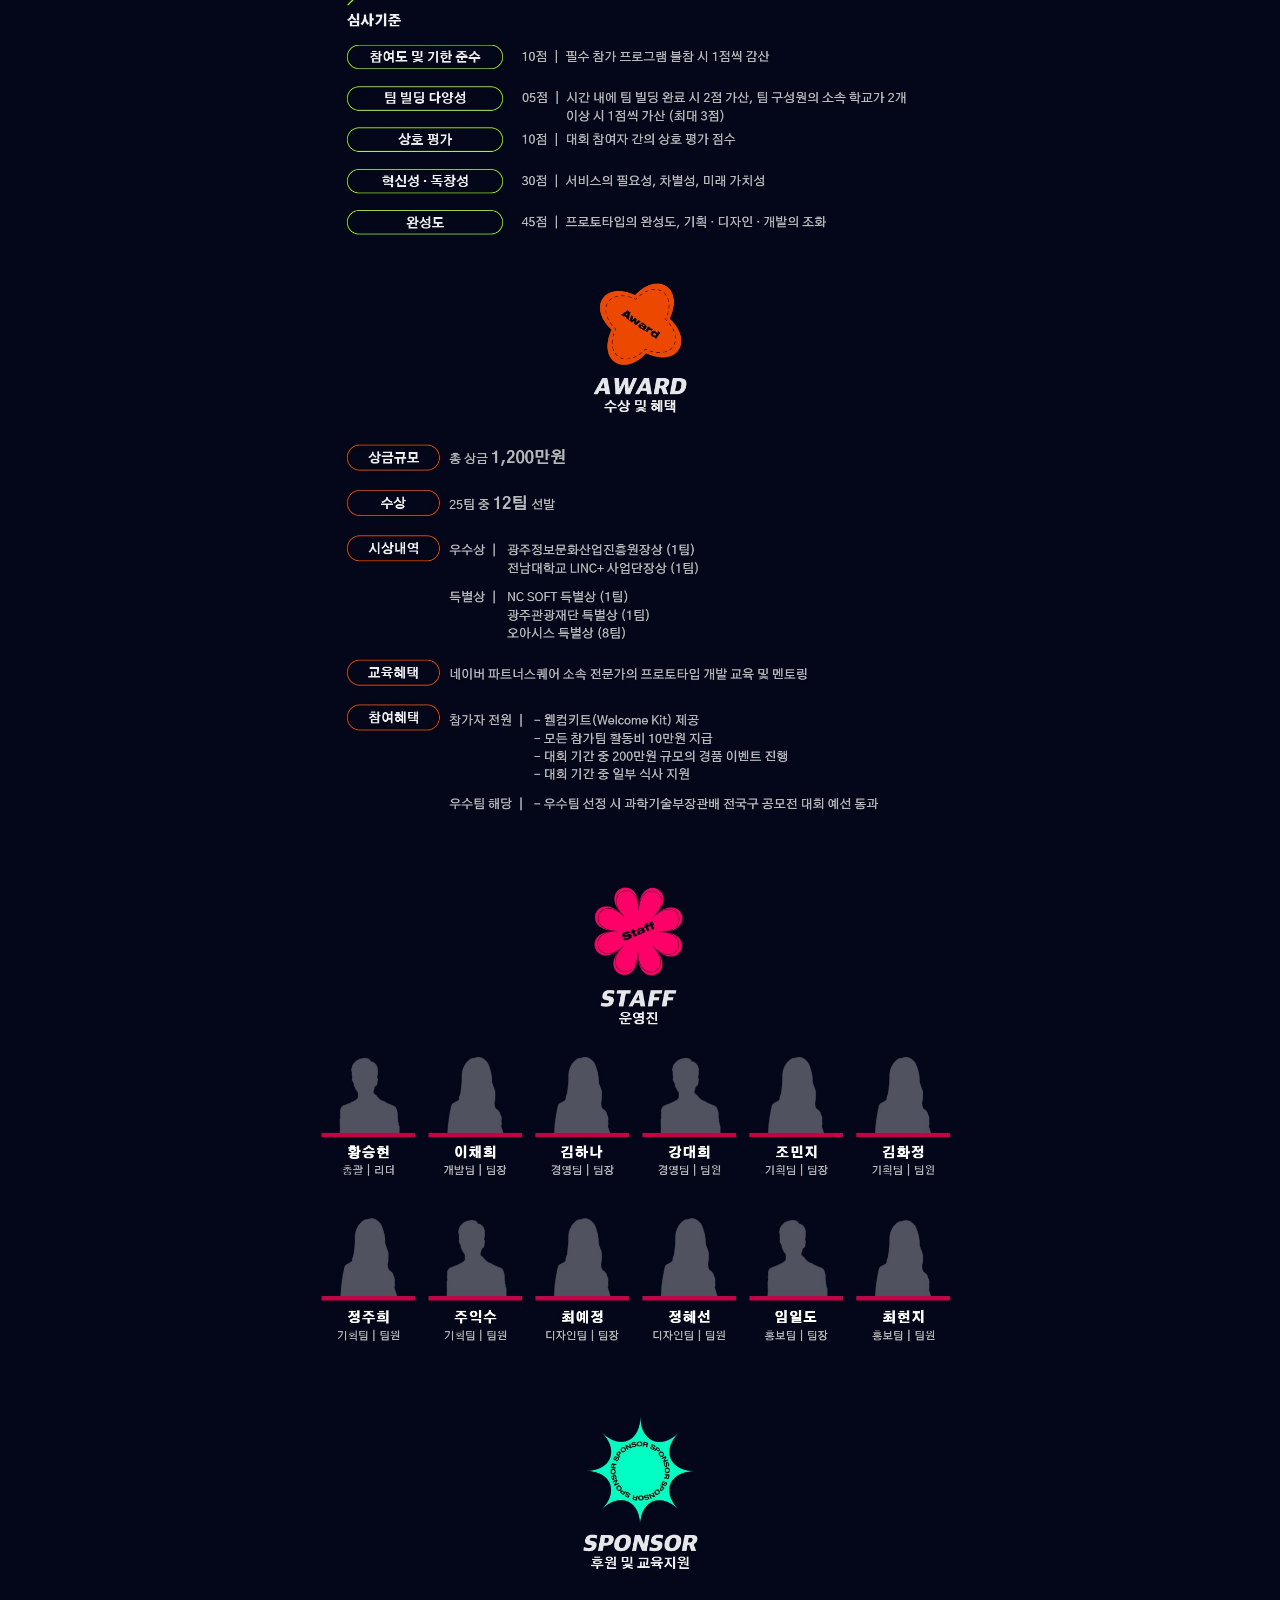
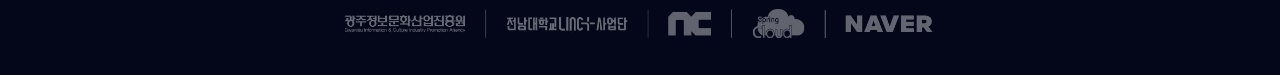
==== commit 9f3a4f07: "Update index.html" ====
--- a/index.html
+++ b/index.html
@@ -72,6 +72,7 @@
             left: 0;
             bottom: 0;
             right: 0;
+            margin: 15px;
             display: flex;
             justify-content: center;
             align-items: center;
@@ -86,9 +87,11 @@
             justify-content: center;
             align-items: center;
             border-radius: 10px;
-            width: 400px;
-            height: 200px;
+            padding: 15px;
+            width: 600px;
+            height: 300px;
             font-family: 'Karla', sans-serif;
+            font-size: 1em;
         }
 
         @media screen and (max-width: 1008px) {
@@ -97,30 +100,30 @@
             .sub {display: none;}
             .video {
                 display: flex;
-            justify-content: center;
-            align-items: center;
+                justify-content: center;
+                align-items: center;
                 width: 100vh;
                 height: auto;
             }
             .video img{
                 width: 100%;
                 display: flex;
-            justify-content: center;
-            align-items: center;
-            background-size: cover;
-            top: 0;
-            left: 0;
-            bottom: 0;
-            right: 0;
+                justify-content: center;
+                align-items: center;
+                background-size: cover;
+                top: 0;
+                left: 0;
+                bottom: 0;
+                right: 0;
             }
             .modal__background {
                 width: auto;
                 height: auto;
                 display: flex;
-            justify-content: center;
-            align-items: center;
-            background-size: cover;
-            background: rgba(0, 0, 0, 0.8);
+                justify-content: center;
+                align-items: center;
+                background-size: cover;
+                background: rgba(0, 0, 0, 0.8);
         }
 
             .modal__box {
@@ -143,7 +146,7 @@
 <body>
 
     <div class="header">
-        <img src="header.JPG">
+        <img src="header.jpg">
     </div>
 
     <div class="main">
@@ -157,10 +160,15 @@
 
     <div class="modal__background">
         <div class="modal__box">
-            <h3>참가신청 지연 안내</h3>
-            <p>변경된 참가신청 기간은 7월 10부터 8월 1일입니다.</p>
-            <p>관심을 가져준 많은 분들께 진심으로 사과드립니다.</p>
-            <p>자세한 사항은 @oasis_hackathon 공식 인스타에서 확인 바랍니다.</p>
+            <h3>참가신청 지연 안내<br><br>
+                <p>
+                    7월 5일부터 예정되어 있던 참가 신청 기간이<br>
+                    홈페이지 서버 오류로 인하여 지연되었음을 안내드립니다.<br>
+                    변경된 참가신청 기간은 7월 10부터 8월 1일입니다.<br>
+                관심을 가져준 많은 분들께 진심으로 사과드립니다.<br>
+                자세한 사항은 하단의 공식 인스타그램, 블로그에서 확인 바랍니다.<br><br>
+                <A HREF="https://www.instagram.com/oasis_hackathon/">공식 인스타그램 바로가기</A><br>
+                <A HREF="https://blog.naver.com/oasishtn">공식 네이버 블로그 바로가기</A></p></h3>
         </div>
     </div>
 
